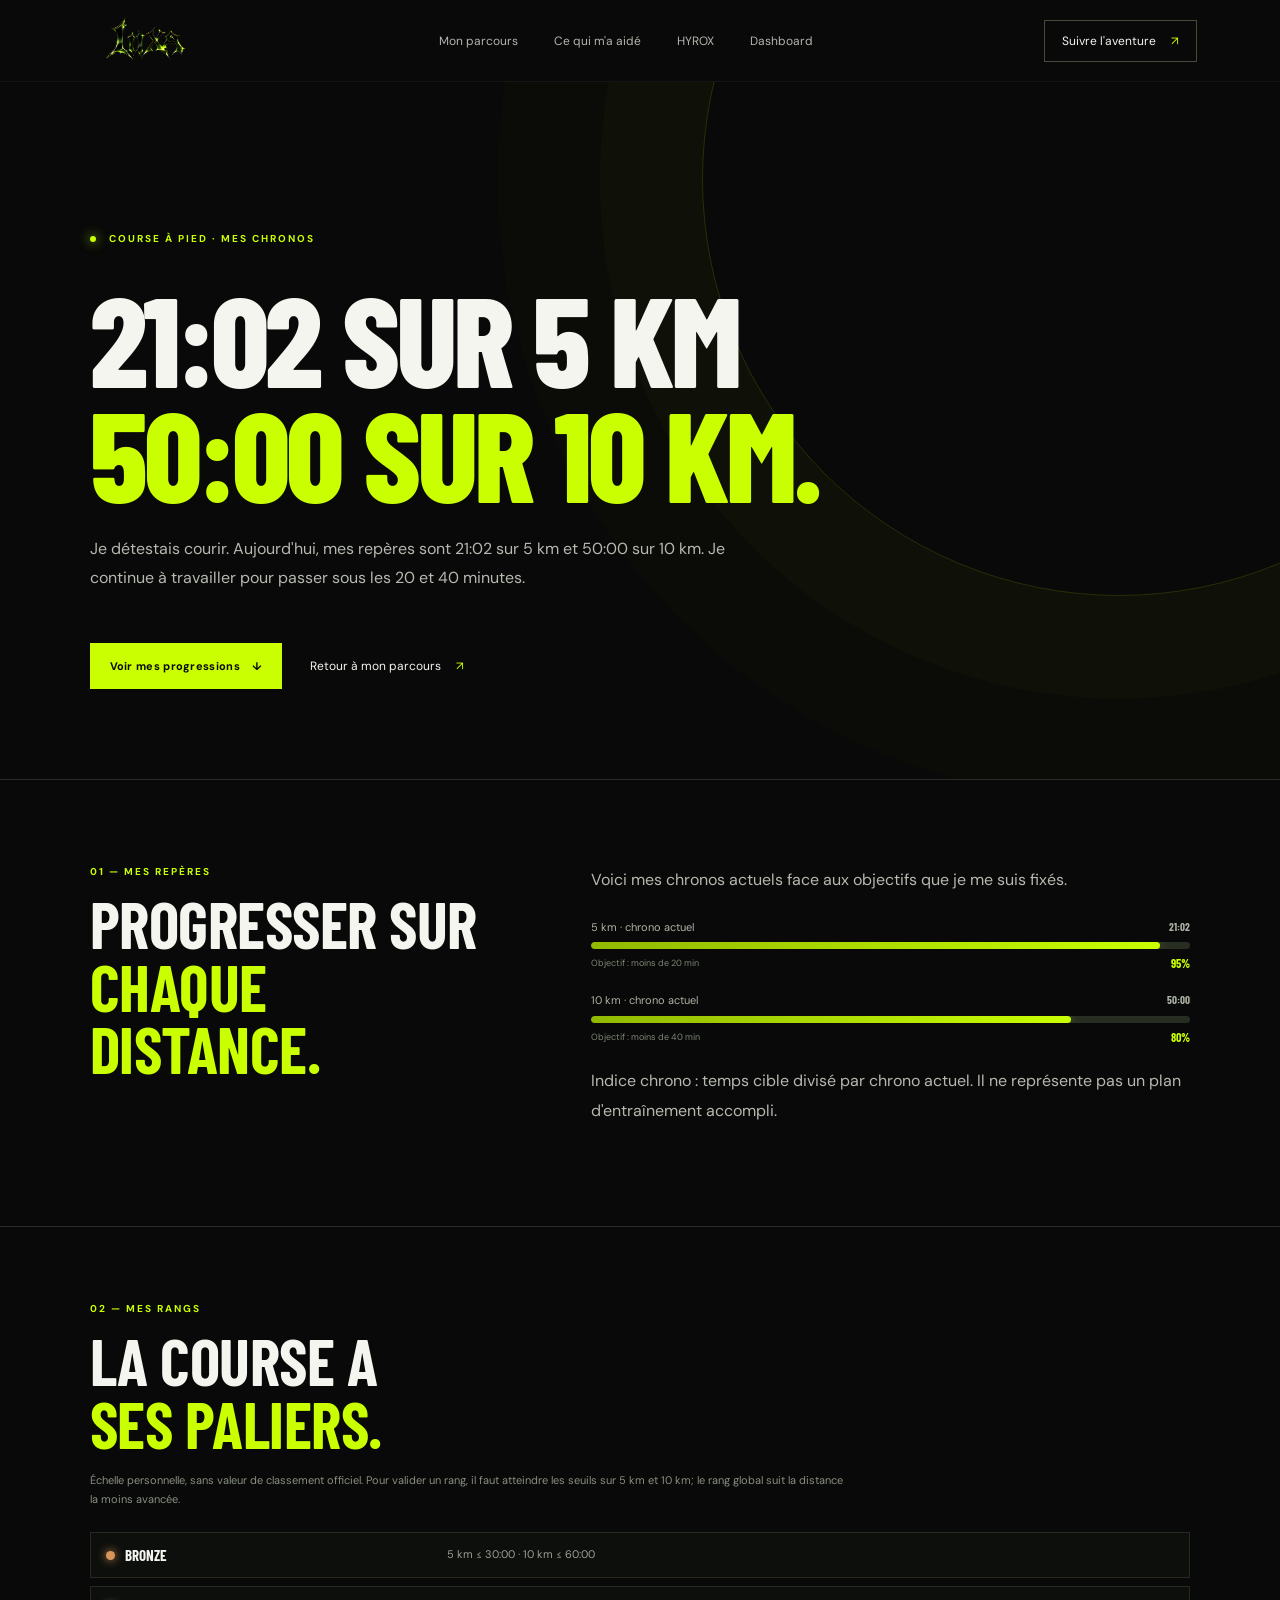
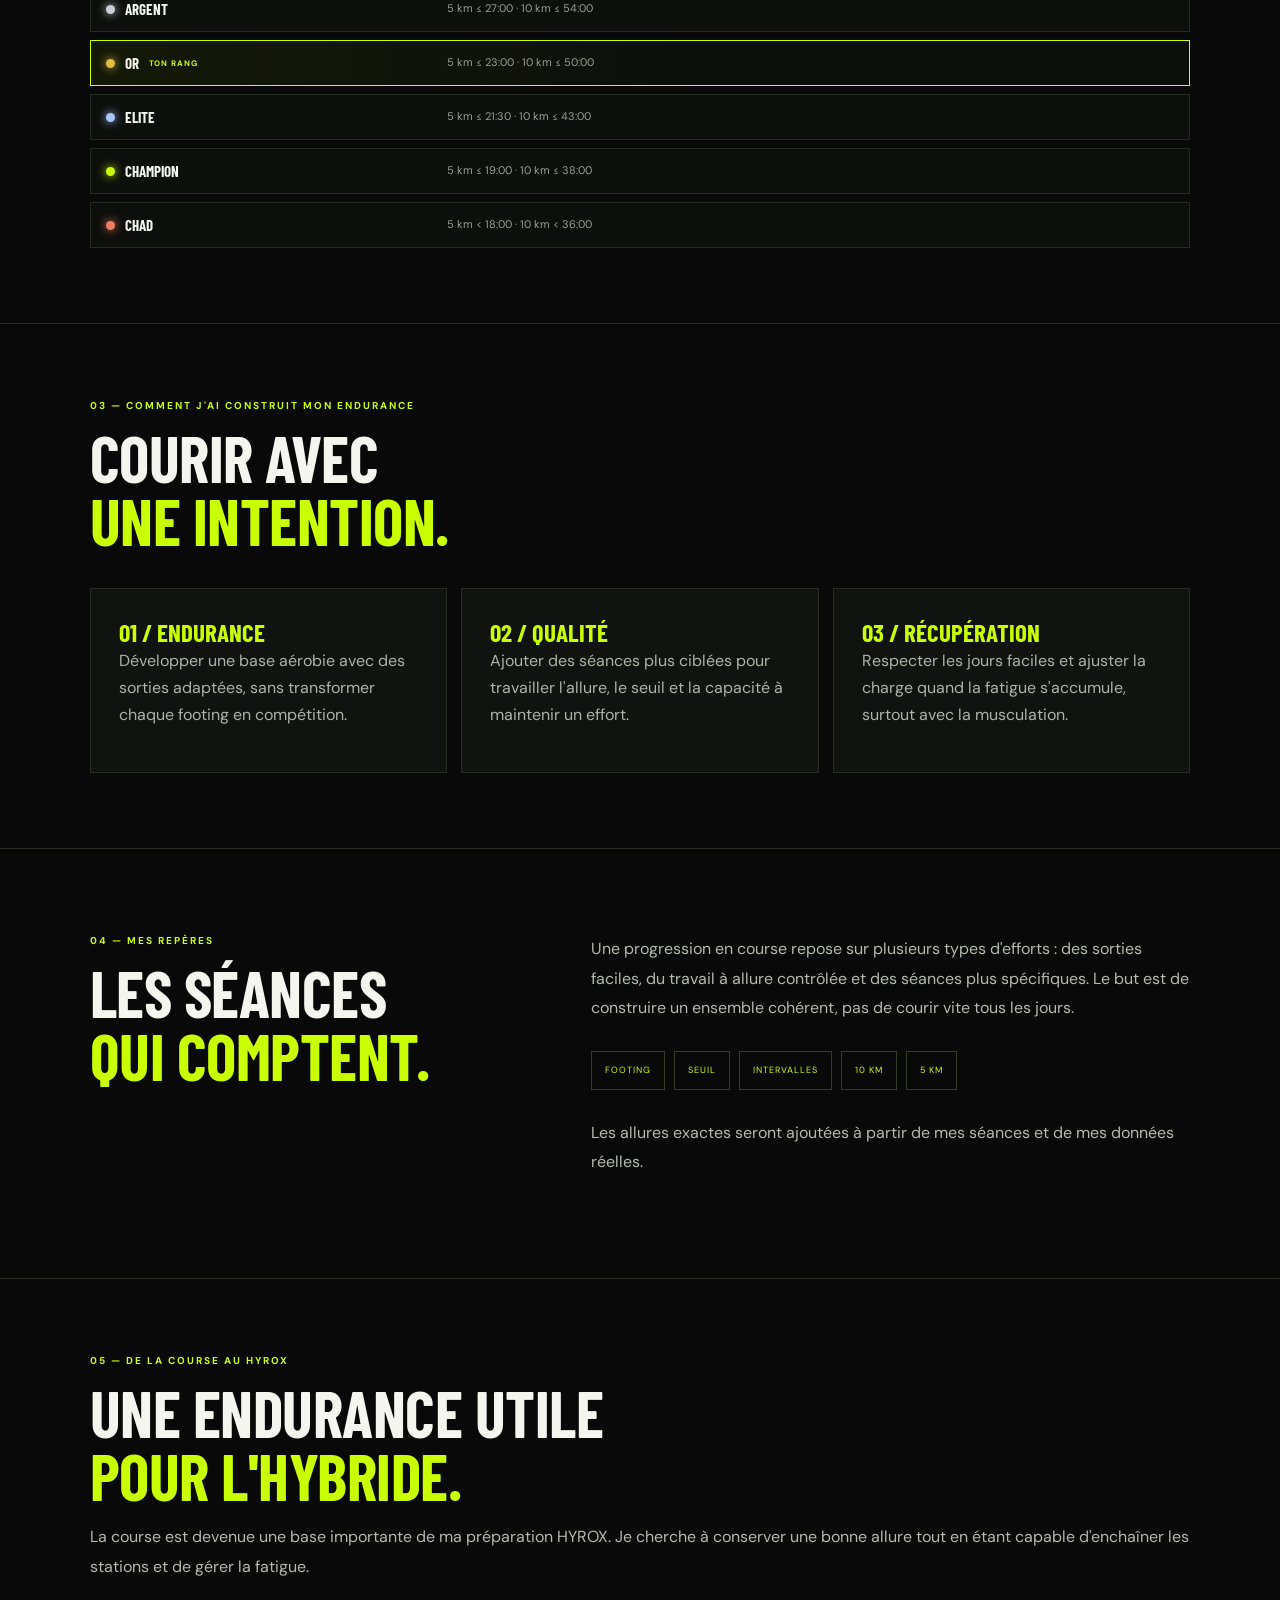
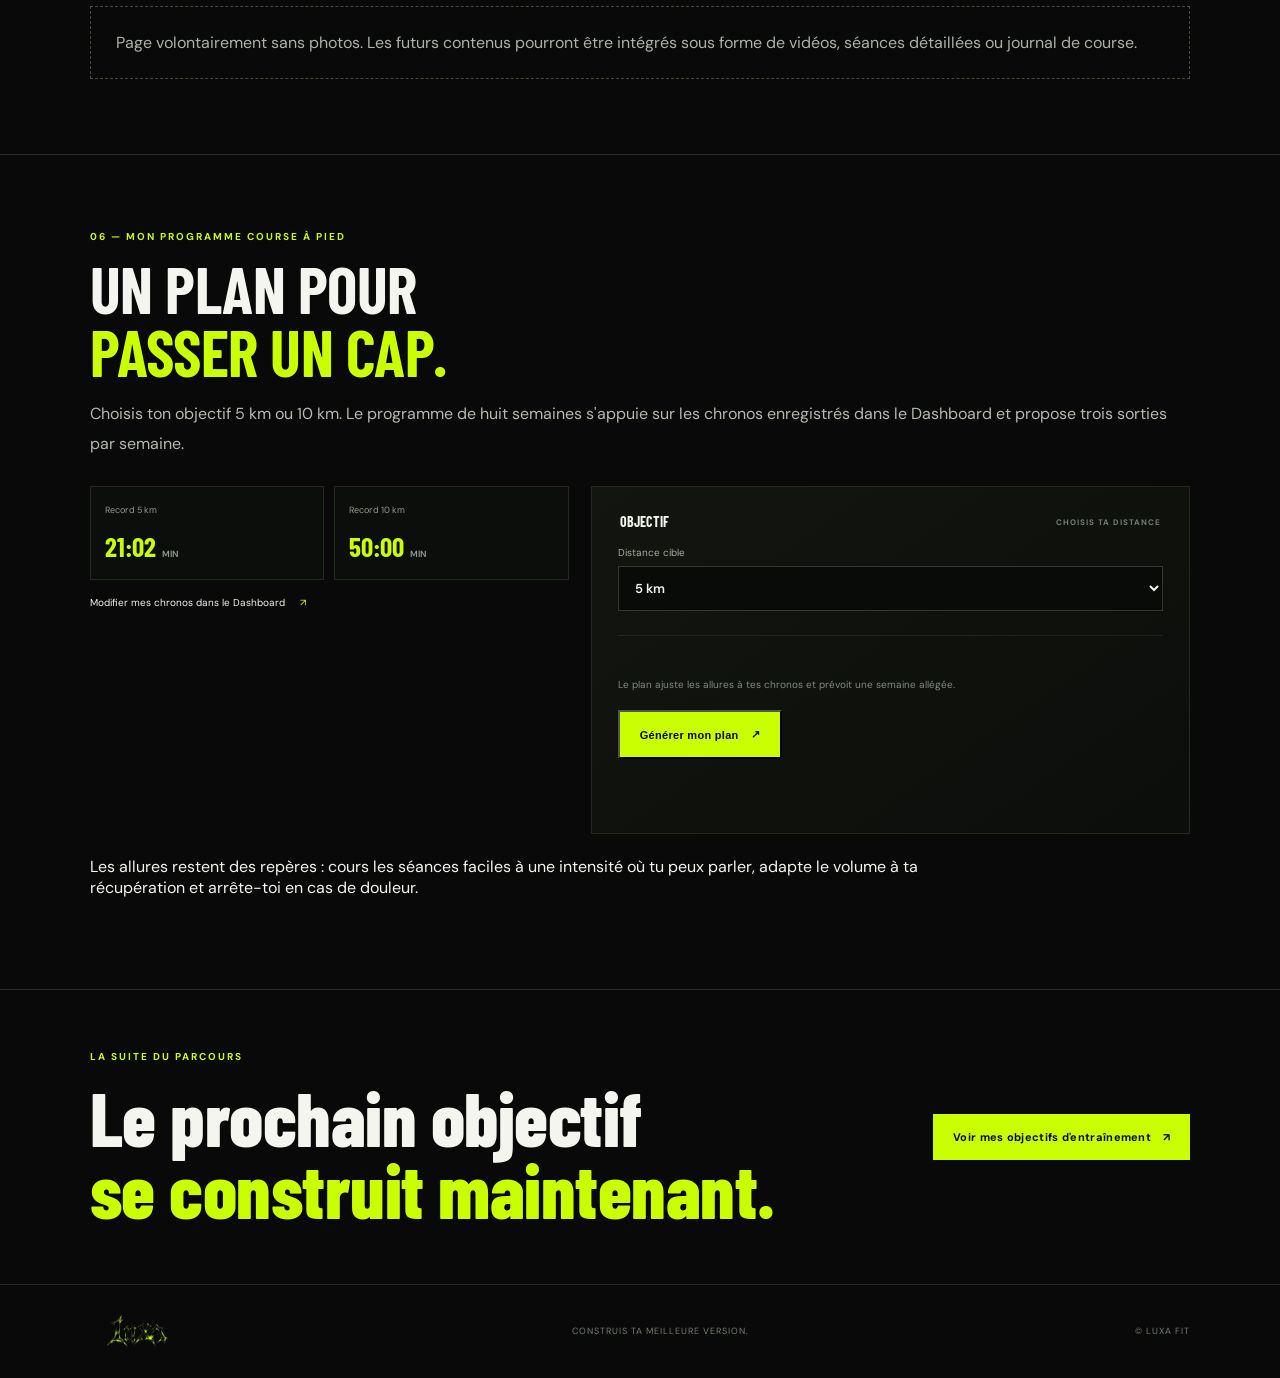
==== course.html @ b74d8dde "Initial commit" ====
<!doctype html>
<html lang="fr">
  <head>
    <meta charset="utf-8" />
    <meta name="viewport" content="width=device-width, initial-scale=1" />
    <meta name="theme-color" content="#080908" />
    <meta
      name="description"
      content="Mes chronos actuels et mes objectifs sur 5 km et 10 km, avec des repères de progression."
    />
    <title>Mes chronos sur 5 km et 10 km — LUXA FIT</title>
    <link rel="stylesheet" href="css/style.css" />
  </head>
  <body>
    <div class="loader" id="loader" aria-label="Chargement de LUXA FIT">
      <div class="loader-mark">
        <img src="assets/luxa-logo.png" alt="Logo LUXA FIT" />
      </div>
      <p class="loader-caption">CONSTRUIS TA MEILLEURE VERSION</p>
      <div class="loader-track"><span></span></div>
      <span class="loader-status">MON PARCOURS, MES OBJECTIFS</span>
    </div>
    <header class="header">
      <a class="brand" href="index.html" aria-label="LUXA FIT — Accueil"
        ><img src="assets/luxa-logo.png" alt="LUXA FIT"
      /></a>
      <nav class="nav" aria-label="Navigation principale">
        <a href="index.html#parcours">Mon parcours</a
        ><a href="index.html#piliers">Ce qui m'a aidé</a
        ><a href="index.html#hyrox">HYROX</a
        ><a href="dashboard.html">Dashboard</a>
      </nav>
      <a class="header-cta" href="index.html#youtube"
        >Suivre l'aventure <span>↗</span></a
      ><button
        class="menu-toggle"
        aria-label="Ouvrir le menu"
        aria-expanded="false"
      >
        ☰
      </button>
    </header>
    <main>
      <section class="detail-page-hero">
        <p class="eyebrow">
          <span class="dot"></span> COURSE À PIED · MES CHRONOS
        </p>
        <h1>
          <span data-performance-display="fiveKm">21:02</span> SUR 5 KM<br /><em
            ><span data-performance-display="tenKm">50:00</span> SUR 10 KM.</em
          >
        </h1>
        <p>
          Je détestais courir. Aujourd'hui, mes repères sont
          <span data-performance-display="fiveKm">21:02</span> sur 5 km et
          <span data-performance-display="tenKm">50:00</span> sur 10 km. Je
          continue à travailler pour passer sous les 20 et 40 minutes.
        </p>
        <div class="hero-actions">
          <a class="btn btn-primary" href="#progression"
            >Voir mes progressions <span>↓</span></a
          ><a class="text-link" href="index.html"
            >Retour à mon parcours <span>↗</span></a
          >
        </div>
      </section>
      <section class="detail-columns" id="progression">
        <div>
          <p class="eyebrow">01 — MES REPÈRES</p>
          <h2>Progresser sur<br /><em>chaque distance.</em></h2>
        </div>
        <div class="detail-body">
          <p>
            Voici mes chronos actuels face aux objectifs que je me suis fixés.
          </p>
          <div class="progress-list">
            <div
              class="progress-item"
              data-performance-progress="running"
              data-performance-metric="fiveKm"
              data-performance-label="5 kilomètres"
              data-target-time="20:00"
              data-target-label="moins de 20 min"
            >
              <div class="progress-heading">
                <span>5 km · chrono actuel</span
                ><strong><span data-performance-current>21:02</span></strong>
              </div>
              <div
                class="progress-track"
                role="progressbar"
                aria-label="5 kilomètres vers moins de 20 minutes"
                aria-valuemin="0"
                aria-valuemax="100"
                aria-valuenow="95"
              >
                <span style="--progress: 95%"></span>
              </div>
              <div class="progress-meta">
                <span>Objectif : moins de 20 min</span
                ><b data-performance-percent>95%</b>
              </div>
            </div>
            <div
              class="progress-item"
              data-performance-progress="running"
              data-performance-metric="tenKm"
              data-performance-label="10 kilomètres"
              data-target-time="40:00"
              data-target-label="moins de 40 min"
            >
              <div class="progress-heading">
                <span>10 km · chrono actuel</span
                ><strong><span data-performance-current>50:00</span></strong>
              </div>
              <div
                class="progress-track"
                role="progressbar"
                aria-label="10 kilomètres vers moins de 40 minutes"
                aria-valuemin="0"
                aria-valuemax="100"
                aria-valuenow="80"
              >
                <span style="--progress: 80%"></span>
              </div>
              <div class="progress-meta">
                <span>Objectif : moins de 40 min</span
                ><b data-performance-percent>80%</b>
              </div>
            </div>
          </div>
          <p class="small-note">
            Indice chrono : temps cible divisé par chrono actuel. Il ne
            représente pas un plan d'entraînement accompli.
          </p>
        </div>
      </section>
      <section
        class="text-panel rank-panel"
        aria-labelledby="course-ranks-title"
      >
        <p class="eyebrow">02 — MES RANGS</p>
        <h2>La course a<br /><em>ses paliers.</em></h2>
        <p class="rank-explanation">
          Échelle personnelle, sans valeur de classement officiel. Pour valider
          un rang, il faut atteindre les seuils sur 5 km et 10 km; le rang
          global suit la distance la moins avancée.
        </p>
        <ul
          class="rank-ladder"
          data-performance-ranks="running"
          aria-label="Rangs de course à pied"
        >
          <li class="rank-row" data-rank-key="bronze">
            <div class="rank-title">
              <span class="rank-dot rank-bronze" aria-hidden="true"></span
              ><strong>Bronze</strong>
            </div>
            <p class="rank-threshold">5 km ≤ 30:00 · 10 km ≤ 60:00</p>
          </li>
          <li class="rank-row" data-rank-key="argent">
            <div class="rank-title">
              <span class="rank-dot rank-argent" aria-hidden="true"></span
              ><strong>Argent</strong>
            </div>
            <p class="rank-threshold">5 km ≤ 27:00 · 10 km ≤ 54:00</p>
          </li>
          <li class="rank-row" data-rank-key="or">
            <div class="rank-title">
              <span class="rank-dot rank-or" aria-hidden="true"></span
              ><strong>Or</strong>
            </div>
            <p class="rank-threshold">5 km ≤ 23:00 · 10 km ≤ 50:00</p>
          </li>
          <li class="rank-row" data-rank-key="elite">
            <div class="rank-title">
              <span class="rank-dot rank-elite" aria-hidden="true"></span
              ><strong>Elite</strong>
            </div>
            <p class="rank-threshold">5 km ≤ 21:30 · 10 km ≤ 43:00</p>
          </li>
          <li class="rank-row" data-rank-key="champion">
            <div class="rank-title">
              <span class="rank-dot rank-champion" aria-hidden="true"></span
              ><strong>Champion</strong>
            </div>
            <p class="rank-threshold">5 km ≤ 19:00 · 10 km ≤ 38:00</p>
          </li>
          <li class="rank-row" data-rank-key="chad">
            <div class="rank-title">
              <span class="rank-dot rank-chad" aria-hidden="true"></span
              ><strong>Chad</strong>
            </div>
            <p class="rank-threshold">5 km &lt; 18:00 · 10 km &lt; 36:00</p>
          </li>
        </ul>
      </section>
      <section class="text-panel">
        <p class="eyebrow">03 — COMMENT J'AI CONSTRUIT MON ENDURANCE</p>
        <h2>Courir avec<br /><em>une intention.</em></h2>
        <div class="lesson-grid">
          <article class="lesson-card">
            <b>01 / ENDURANCE</b>
            <p>
              Développer une base aérobie avec des sorties adaptées, sans
              transformer chaque footing en compétition.
            </p>
          </article>
          <article class="lesson-card">
            <b>02 / QUALITÉ</b>
            <p>
              Ajouter des séances plus ciblées pour travailler l'allure, le
              seuil et la capacité à maintenir un effort.
            </p>
          </article>
          <article class="lesson-card">
            <b>03 / RÉCUPÉRATION</b>
            <p>
              Respecter les jours faciles et ajuster la charge quand la fatigue
              s'accumule, surtout avec la musculation.
            </p>
          </article>
        </div>
      </section>
      <section class="detail-columns">
        <div>
          <p class="eyebrow">04 — MES REPÈRES</p>
          <h2>Les séances<br /><em>qui comptent.</em></h2>
        </div>
        <div class="detail-body">
          <p>
            Une progression en course repose sur plusieurs types d'efforts : des
            sorties faciles, du travail à allure contrôlée et des séances plus
            spécifiques. Le but est de construire un ensemble cohérent, pas de
            courir vite tous les jours.
          </p>
          <div class="detail-tags">
            <span>FOOTING</span><span>SEUIL</span><span>INTERVALLES</span
            ><span>10 KM</span><span>5 KM</span>
          </div>
          <p class="small-note">
            Les allures exactes seront ajoutées à partir de mes séances et de
            mes données réelles.
          </p>
        </div>
      </section>
      <section class="text-panel">
        <p class="eyebrow">05 — DE LA COURSE AU HYROX</p>
        <h2>Une endurance utile<br /><em>pour l'hybride.</em></h2>
        <p class="detail-body">
          La course est devenue une base importante de ma préparation HYROX. Je
          cherche à conserver une bonne allure tout en étant capable d'enchaîner
          les stations et de gérer la fatigue.
        </p>
        <div class="media-note">
          Page volontairement sans photos. Les futurs contenus pourront être
          intégrés sous forme de vidéos, séances détaillées ou journal de
          course.
        </div>
      </section>
      <section class="text-panel program-section" id="programme">
        <p class="eyebrow">06 — MON PROGRAMME COURSE À PIED</p>
        <h2>Un plan pour<br /><em>passer un cap.</em></h2>
        <p class="detail-body">
          Choisis ton objectif 5 km ou 10 km. Le programme de huit semaines
          s'appuie sur les chronos enregistrés dans le Dashboard et propose
          trois sorties par semaine.
        </p>
        <div class="sbd-generator-grid running-generator-grid">
          <div class="sbd-record-source">
            <div class="sbd-record-grid running-record-grid">
              <article class="sbd-record-card">
                <span>Record 5 km</span>
                <strong
                  ><span
                    data-running-time="fiveKm"
                    data-performance-display="fiveKm"
                    >21:02</span
                  ><small>min</small></strong
                >
              </article>
              <article class="sbd-record-card">
                <span>Record 10 km</span>
                <strong
                  ><span
                    data-running-time="tenKm"
                    data-performance-display="tenKm"
                    >50:00</span
                  ><small>min</small></strong
                >
              </article>
            </div>
            <a class="text-link sbd-dashboard-link" href="dashboard.html"
              >Modifier mes chronos dans le Dashboard <span>↗</span></a
            >
          </div>
          <div class="dashboard-form sbd-program-form">
            <fieldset class="performance-fieldset">
              <legend>Objectif <span>CHOISIS TA DISTANCE</span></legend>
              <label class="performance-field" for="running-distance">
                Distance cible
                <select
                  class="sbd-level-select"
                  id="running-distance"
                  name="distance"
                  data-running-distance
                >
                  <option value="5">5 km</option>
                  <option value="10">10 km</option>
                </select>
              </label>
            </fieldset>
            <div class="dashboard-form-footer">
              <p>
                Le plan ajuste les allures à tes chronos et prévoit une semaine
                allégée.
              </p>
              <button
                class="btn btn-primary"
                type="button"
                data-generate-running
              >
                Générer mon plan <span>↗</span>
              </button>
            </div>
            <p
              class="dashboard-status"
              data-running-status
              role="status"
              aria-live="polite"
            ></p>
          </div>
        </div>
        <div
          class="sbd-program-results running-program-results"
          id="running-program-results"
          aria-live="polite"
          hidden
        ></div>
        <p class="small-note sbd-program-note">
          Les allures restent des repères : cours les séances faciles à une
          intensité où tu peux parler, adapte le volume à ta récupération et
          arrête-toi en cas de douleur.
        </p>
      </section>
      <section class="detail-cta">
        <div>
          <p class="eyebrow">LA SUITE DU PARCOURS</p>
          <h2>Le prochain objectif<br /><em>se construit maintenant.</em></h2>
        </div>
        <a class="btn btn-primary" href="training.html"
          >Voir mes objectifs d'entraînement <span>↗</span></a
        >
      </section>
    </main>
    <footer class="footer">
      <a class="brand" href="index.html"
        ><img src="assets/luxa-logo.png" alt="LUXA FIT" /></a
      ><span>CONSTRUIS TA MEILLEURE VERSION.</span><span>© LUXA FIT</span>
    </footer>
    <script src="js/performance.js"></script>
    <script src="js/main.js"></script>
    <script src="js/running-program.js"></script>
    <script src="js/mobile-carousels.js"></script>
  </body>
</html>
---- css/style.css ----
@import url("https://fonts.googleapis.com/css2?family=Barlow+Condensed:wght@500;600;700;800;900&family=DM+Sans:wght@400;500;600;700&display=swap");
:root {
  --bg: #080908;
  --panel: #111310;
  --lime: #c9ff00;
  --nutrition-accent: #f2b84b;
  --training-accent: #c9ff00;
  --mindset-accent: #b59cff;
  --detail-accent: var(--training-accent);
  --white: #f4f5ef;
  --muted: #858980;
  --line: #292d25;
  --font: "DM Sans", sans-serif;
  --display: "Barlow Condensed", sans-serif;
}
* {
  box-sizing: border-box;
}
html {
  scroll-behavior: smooth;
}
body {
  margin: 0;
  background: var(--bg);
  color: var(--white);
  font-family: var(--font);
  -webkit-font-smoothing: antialiased;
}
a {
  color: inherit;
  text-decoration: none;
}
.loader {
  position: fixed;
  inset: 0;
  background: radial-gradient(
    ellipse at 50% 48%,
    #101608 0%,
    #050605 48%,
    #020302 100%
  );
  z-index: 1000;
  display: flex;
  flex-direction: column;
  align-items: center;
  justify-content: center;
  transition:
    opacity 0.8s cubic-bezier(0.7, 0, 0.2, 1),
    visibility 0.8s;
  overflow: hidden;
}
.loader:before {
  content: "";
  position: absolute;
  width: min(86vw, 1050px);
  aspect-ratio: 1;
  border-radius: 50%;
  background: radial-gradient(
    circle,
    #c9ff0010 0%,
    #c9ff0005 34%,
    transparent 68%
  );
  filter: blur(16px);
  animation: loader-breathe 3.2s ease-in-out infinite;
}
.loader-mark {
  position: relative;
  width: min(88vw, 940px);
  display: grid;
  place-items: center;
  animation: mark-enter 1.15s cubic-bezier(0.16, 1, 0.3, 1) both;
}
.loader-mark:after {
  content: "";
  position: absolute;
  inset: 9% 8%;
  background: #c9ff00;
  opacity: 0.12;
  filter: blur(55px);
  z-index: -1;
}
.loader-mark img {
  display: block;
  width: 100%;
  height: auto;
  filter: drop-shadow(0 0 10px #c9ff0040) drop-shadow(0 0 35px #c9ff0028);
  animation: logo-glow 3s ease-in-out infinite;
}
.loader-caption {
  position: relative;
  margin: 12px 0 36px;
  color: #e7f0d7;
  font: 600 clamp(12px, 1.6vw, 17px) / 1 var(--font);
  letter-spacing: clamp(5px, 1.1vw, 13px);
  text-indent: clamp(5px, 1.1vw, 13px);
  opacity: 0.85;
}
.loader-track {
  position: relative;
  width: min(48vw, 360px);
  height: 2px;
  background: #252c1b;
  overflow: hidden;
}
.loader-track span {
  display: block;
  width: 38%;
  height: 100%;
  background: linear-gradient(90deg, transparent, var(--lime), #f5ffd0);
  box-shadow: 0 0 14px var(--lime);
  animation: load 1.6s cubic-bezier(0.4, 0, 0.2, 1) infinite;
}
.loader-status {
  position: relative;
  margin-top: 17px;
  font-size: 8px;
  letter-spacing: 3px;
  color: #69715d;
}
@keyframes load {
  from {
    transform: translateX(-150%);
  }
  to {
    transform: translateX(350%);
  }
}
@keyframes mark-enter {
  from {
    opacity: 0;
    transform: translateY(22px) scale(0.94);
    filter: blur(8px);
  }
  to {
    opacity: 1;
    transform: translateY(0) scale(1);
    filter: blur(0);
  }
}
@keyframes logo-glow {
  0%,
  100% {
    filter: drop-shadow(0 0 8px #c9ff0030) drop-shadow(0 0 26px #c9ff001b);
  }
  50% {
    filter: drop-shadow(0 0 16px #c9ff0060) drop-shadow(0 0 48px #c9ff0038);
  }
}
@keyframes loader-breathe {
  0%,
  100% {
    transform: scale(0.88);
    opacity: 0.65;
  }
  50% {
    transform: scale(1.08);
    opacity: 1;
  }
}
.loader.done {
  opacity: 0;
  visibility: hidden;
  pointer-events: none;
}
@media (max-width: 600px) {
  .loader-mark {
    width: 96vw;
  }
  .loader-caption {
    margin: 4px 0 28px;
    letter-spacing: 4px;
    text-indent: 4px;
  }
  .loader-status {
    letter-spacing: 2px;
  }
}
@media (prefers-reduced-motion: reduce) {
  .loader-mark,
  .loader-mark img,
  .loader:before,
  .loader-track span {
    animation: none;
  }
}
.header {
  height: 82px;
  padding: 0 6.5%;
  display: flex;
  align-items: center;
  justify-content: space-between;
  border-bottom: 1px solid #ffffff0c;
  background: #080908;
  position: sticky;
  top: 0;
  z-index: 50;
}
.brand img {
  width: 125px;
  height: 52px;
  object-fit: contain;
}
.nav {
  display: flex;
  gap: 36px;
  color: #b2b6ad;
  font-size: 12px;
}
.nav a:hover,
.text-link:hover {
  color: var(--lime);
}
.header-cta {
  font-size: 12px;
  border: 1px solid #454a3b;
  padding: 12px 17px;
}
.header-cta span,
.btn span,
.text-link span {
  color: var(--lime);
  margin-left: 12px;
}
.menu-toggle {
  display: none;
  background: none;
  color: white;
  border: 0;
  font-size: 24px;
}
.hero {
  min-height: 650px;
  position: relative;
  display: flex;
  align-items: center;
  padding: 90px 10%;
  overflow: hidden;
  background: radial-gradient(
    ellipse at 75% 40%,
    #27310c 0%,
    #11150a 22%,
    #080908 62%
  );
}
.hero:after {
  content: "L";
  position: absolute;
  right: 9%;
  top: 3%;
  font: 900 560px/0.8 var(--display);
  color: #c9ff0008;
  pointer-events: none;
}
.hero-bg {
  position: absolute;
  inset: 0;
  background: linear-gradient(
    90deg,
    #080908 3%,
    #080908e8 40%,
    transparent 100%
  );
}
.hero-content {
  position: relative;
  z-index: 2;
  max-width: 720px;
}
.eyebrow {
  font-size: 10px;
  letter-spacing: 2px;
  color: var(--lime);
  font-weight: 700;
}
.dot {
  display: inline-block;
  width: 6px;
  height: 6px;
  border-radius: 50%;
  background: var(--lime);
  margin-right: 9px;
  box-shadow: 0 0 12px var(--lime);
}
h1,
h2,
h3,
p {
  margin-top: 0;
}
h1 {
  font: 900 clamp(66px, 10vw, 140px) / 0.83 var(--display);
  letter-spacing: -2px;
  margin: 30px 0;
}
.hero h1 em,
h2 em {
  font-style: normal;
  color: var(--lime);
}
.hero-copy {
  max-width: 430px;
  color: #a5aaa0;
  line-height: 1.8;
  font-size: 14px;
}
.hero-actions {
  display: flex;
  align-items: center;
  gap: 28px;
  margin-top: 34px;
}
.btn {
  display: inline-flex;
  align-items: center;
  justify-content: center;
  padding: 16px 20px;
  font-size: 11px;
  font-weight: 700;
  letter-spacing: 0.3px;
}
.btn-primary {
  background: var(--lime);
  color: #090a06;
}
.btn-primary span {
  color: #090a06;
}
.text-link {
  font-size: 12px;
}
.hero-note {
  display: flex;
  align-items: center;
  gap: 12px;
  margin-top: 75px;
  font-size: 9px;
  letter-spacing: 2px;
  color: #71766c;
}
.hero-note .line {
  width: 36px;
  height: 1px;
  background: var(--lime);
}
.hero-index {
  position: absolute;
  right: 6%;
  bottom: 35px;
  font: 700 11px var(--display);
  letter-spacing: 2px;
  color: #686d62;
}
.section {
  padding: 105px 9%;
}
.section-heading {
  display: flex;
  justify-content: space-between;
  align-items: end;
  margin-bottom: 42px;
}
h2 {
  font: 800 clamp(42px, 6vw, 76px) / 0.94 var(--display);
  letter-spacing: -0.5px;
  margin: 18px 0 0;
}
.section-intro {
  max-width: 350px;
  color: var(--muted);
  font-size: 13px;
  line-height: 1.8;
  margin-bottom: 5px;
}
.pillar-grid {
  display: grid;
  grid-template-columns: repeat(3, 1fr);
  gap: 14px;
}
.pillar-card {
  background: #111310;
  border: 1px solid #22261e;
  padding: 22px;
  min-height: 310px;
  display: flex;
  flex-direction: column;
  transition:
    border 0.25s,
    transform 0.25s;
}
.pillar-card:hover {
  border-color: var(--lime);
  transform: translateY(-4px);
}
.card-number {
  font-size: 9px;
  letter-spacing: 1.5px;
  color: #a4a99d;
}
.card-art {
  flex: 1;
  display: grid;
  place-items: center;
  font: 900 95px/0.8 var(--display);
  color: #c9ff0017;
  position: relative;
  overflow: hidden;
}
.card-art:after {
  content: "";
  position: absolute;
  width: 150px;
  height: 150px;
  border: 1px solid #c9ff002b;
  transform: rotate(45deg);
}
.card-bottom {
  display: flex;
  align-items: center;
  justify-content: space-between;
}
.card-bottom h3 {
  font: 700 25px var(--display);
  margin: 0 0 5px;
}
.card-bottom p {
  font-size: 10px;
  color: #8b9086;
  margin: 0;
}
.circle-arrow {
  width: 38px;
  height: 38px;
  border: 1px solid #414637;
  border-radius: 50%;
  display: grid;
  place-items: center;
  color: var(--lime);
  font-size: 16px;
  flex-shrink: 0;
}
.story {
  display: grid;
  grid-template-columns: 1fr 1fr;
  gap: 9%;
  align-items: center;
  background: #0c0e0b;
}
.story-image {
  position: relative;
}
.story-image img {
  width: 100%;
  max-height: 520px;
  object-fit: cover;
  object-position: center 25%;
  filter: saturate(0.75);
}
.image-tag {
  position: absolute;
  bottom: 18px;
  left: 18px;
  background: var(--lime);
  color: #080908;
  padding: 9px 12px;
  font-size: 9px;
  font-weight: 800;
  letter-spacing: 1px;
}
.story-copy > p:not(.eyebrow) {
  font-size: 13px;
  line-height: 1.9;
  color: #a0a59b;
  margin: 25px 0;
}
.stats {
  display: flex;
  gap: 20px;
  border-top: 1px solid var(--line);
  margin-top: 35px;
  padding-top: 25px;
}
.stats div {
  display: flex;
  flex-direction: column;
  gap: 8px;
}
.stats strong {
  font: 800 28px var(--display);
}
.stats strong span {
  font-size: 15px;
  color: var(--lime);
}
.stats small {
  font-size: 8px;
  letter-spacing: 1px;
  color: #82877d;
}
.hyrox {
  background: linear-gradient(110deg, #14190a, #080908 70%);
  border-top: 1px solid #202719;
  border-bottom: 1px solid #202719;
}
.hyrox-top,
.hyrox-footer {
  display: flex;
  justify-content: space-between;
  align-items: center;
}
.live-tag {
  font-size: 9px;
  letter-spacing: 1px;
  color: #adb3a4;
}
.live-tag i {
  display: inline-block;
  width: 6px;
  height: 6px;
  background: var(--lime);
  border-radius: 50%;
  margin-right: 8px;
}
.hyrox h2 {
  font-size: clamp(60px, 10vw, 130px);
  margin: 55px 0 20px;
}
.hyrox-desc {
  max-width: 480px;
  color: #a2a79d;
  font-size: 13px;
  line-height: 1.8;
}
.hyrox-footer {
  margin-top: 45px;
  padding-top: 25px;
  border-top: 1px solid #343a27;
  font-size: 10px;
  letter-spacing: 1.5px;
}
.btn-outline {
  border: 1px solid #6b7548;
}
.product-row {
  display: flex;
  align-items: center;
  justify-content: space-between;
  border: 1px solid var(--line);
  padding: 32px;
  background: #0d0f0c;
}
.product-status {
  font-size: 9px;
  color: var(--lime);
  letter-spacing: 1.5px;
}
.product-row h3 {
  font: 700 30px var(--display);
  margin: 15px 0 8px;
}
.product-row p {
  max-width: 570px;
  color: #92978d;
  font-size: 12px;
  line-height: 1.8;
  margin: 0;
}
.circle-arrow.large {
  width: 55px;
  height: 55px;
}
.disclaimer {
  font-size: 9px;
  color: #686d64;
  margin-top: 18px;
}
.mindset-band {
  text-align: center;
  background: #c9ff00;
  color: #090a06;
  padding: 90px 8%;
}
.mindset-band .eyebrow {
  color: #343c16;
}
.mindset-band h2 em {
  color: #3b4712;
}
.mindset-band > p:last-child {
  font-size: 12px;
  margin: 20px 0 0;
}
.youtube {
  display: flex;
  align-items: center;
  justify-content: space-between;
}
.youtube h2 {
  margin-top: 20px;
}
.footer {
  border-top: 1px solid var(--line);
  padding: 25px 7%;
  display: flex;
  align-items: center;
  justify-content: space-between;
  color: #777d71;
  font-size: 9px;
  letter-spacing: 1px;
}
.footer .brand img {
  width: 95px;
  height: 40px;
}
@media (max-width: 760px) {
  .header {
    height: 68px;
    padding: 0 5%;
  }
  .brand img {
    width: 100px;
    height: 45px;
  }
  .nav {
    display: none;
    position: absolute;
    top: 68px;
    left: 0;
    right: 0;
    background: #0b0d0a;
    padding: 24px;
    flex-direction: column;
    gap: 20px;
  }
  .nav.open {
    display: flex;
  }
  .header-cta {
    margin-left: auto;
    margin-right: 15px;
    padding: 10px;
    font-size: 10px;
  }
  .menu-toggle {
    display: block;
  }
  .hero {
    min-height: 590px;
    padding: 75px 7%;
  }
  .hero:after {
    right: -12%;
    font-size: 360px;
  }
  .hero-note {
    margin-top: 55px;
  }
  .section {
    padding: 75px 6%;
  }
  .section-heading {
    display: block;
  }
  .section-intro {
    margin-top: 20px;
  }
  .pillar-grid {
    grid-template-columns: 1fr;
  }
  .pillar-card {
    min-height: 260px;
  }
  .card-art {
    min-height: 115px;
    font-size: 75px;
  }
  .story {
    grid-template-columns: 1fr;
    gap: 35px;
  }
  .story-image img {
    max-height: 420px;
  }
  .stats {
    gap: 13px;
  }
  .stats strong {
    font-size: 24px;
  }
  .stats small {
    font-size: 7px;
  }
  .hyrox h2 {
    margin: 45px 0 20px;
  }
  .hyrox-footer {
    gap: 20px;
    align-items: start;
    flex-direction: column;
  }
  .product-row {
    padding: 22px;
    gap: 15px;
  }
  .product-row h3 {
    font-size: 25px;
  }
  .youtube {
    align-items: start;
    gap: 25px;
    flex-direction: column;
  }
  .footer {
    gap: 14px;
    flex-wrap: wrap;
  }
  .footer span:nth-child(2) {
    display: none;
  }
}

/* Nouvelle narration : objectifs et parcours personnel */
.journey {
  background: #090a08;
}
.journey-grid {
  display: grid;
  grid-template-columns: repeat(3, minmax(0, 1fr));
  gap: 14px;
}
.journey-card {
  min-height: 285px;
  padding: 26px;
  background: linear-gradient(145deg, #141710, #0d0f0c);
  border: 1px solid #252a20;
  display: flex;
  flex-direction: column;
  transition:
    transform 0.25s,
    border-color 0.25s,
    background 0.25s;
}
.journey-card:hover {
  transform: translateY(-4px);
  border-color: var(--lime);
}
.journey-card:focus-within {
  border-color: var(--lime);
}
.journey-card h3 {
  font: 700 27px var(--display);
  margin: 18px 0 10px;
}
.journey-card p {
  color: #9ba095;
  font-size: 12px;
  line-height: 1.85;
  margin: 0 0 22px;
}
.journey-card .text-link {
  display: flex;
  align-items: center;
  justify-content: space-between;
  gap: 12px;
  margin-top: auto;
  padding-top: 17px;
  border-top: 1px solid #343a2b;
  color: var(--lime);
  font-size: 11px;
  font-weight: 700;
  letter-spacing: 0.2px;
}
.journey-card .text-link span {
  transition: transform 0.2s;
}
.journey-card .text-link:hover span {
  transform: translate(3px, -3px);
}
a:focus-visible,
button:focus-visible {
  outline: 2px solid var(--lime);
  outline-offset: 4px;
}
.journey-number {
  display: flex;
  align-items: baseline;
  gap: 10px;
  margin: 28px 0 0;
  font: 800 clamp(36px, 4vw, 57px) / 1 var(--display);
  letter-spacing: -1px;
  color: var(--white);
}
.journey-number small {
  color: var(--lime);
  font: 700 12px var(--font);
}
.journey-number b {
  color: #69715b;
  font-size: 25px;
}
.journey-number.compact {
  font-size: clamp(28px, 3vw, 43px);
}
.pillar-detail {
  display: grid;
  grid-template-columns: 0.85fr 1.15fr;
  gap: 8%;
  align-items: start;
  border-top: 1px solid var(--line);
}
.pillar-detail:nth-of-type(even) {
  background: #0c0e0b;
}
.detail-heading h2 {
  margin-top: 20px;
}
.detail-content p {
  color: #a0a59b;
  font-size: 14px;
  line-height: 1.95;
  margin: 0 0 24px;
}
.detail-tags {
  display: flex;
  flex-wrap: wrap;
  gap: 9px;
  margin: 28px 0;
}
.detail-tags span {
  border: 1px solid #343b28;
  color: var(--lime);
  padding: 10px 13px;
  font-size: 9px;
  letter-spacing: 1px;
}
.detail-content .small-note {
  border-left: 2px solid var(--lime);
  padding-left: 14px;
  color: #70776a;
  font-size: 11px;
}
.youtube .section-intro {
  margin-top: 18px;
}
@media (max-width: 760px) {
  .journey-grid {
    grid-template-columns: 1fr;
  }
  .journey-card {
    min-height: 245px;
  }
  .journey-number {
    font-size: 47px;
  }
  .pillar-detail {
    grid-template-columns: 1fr;
    gap: 25px;
  }
  .detail-heading h2 {
    font-size: 48px;
  }
}

/* Pages de progression — design sans galerie ni photo */
.story-no-photo {
  min-height: 0;
  padding-top: 100px;
  padding-bottom: 100px;
}
.story-no-photo .story-copy {
  max-width: 900px;
}
.feature-pages .journey-card {
  min-height: 320px;
}
.detail-page-hero {
  padding: 150px 7vw 90px;
  min-height: 58vh;
  display: flex;
  flex-direction: column;
  justify-content: flex-end;
  position: relative;
  overflow: hidden;
  border-bottom: 1px solid var(--line);
}
.detail-page-hero:before {
  content: "";
  position: absolute;
  width: 65vw;
  height: 65vw;
  right: -20vw;
  top: -25vw;
  border-radius: 50%;
  border: 1px solid #c9ff0028;
  box-shadow:
    0 0 0 8vw #c9ff0005,
    0 0 0 16vw #c9ff0003;
}
.detail-page-hero .eyebrow,
.detail-page-hero h1,
.detail-page-hero p,
.detail-page-hero .hero-actions {
  position: relative;
  z-index: 1;
}
.detail-page-hero h1 {
  font: 800 clamp(54px, 10vw, 130px) / 0.9 var(--display);
  text-transform: uppercase;
  letter-spacing: -0.03em;
  margin: 25px 0;
  max-width: 1100px;
}
.detail-page-hero h1 em {
  color: var(--lime);
  font-style: normal;
}
.detail-page-hero p:not(.eyebrow) {
  color: #b5b9af;
  max-width: 650px;
  line-height: 1.8;
}
.detail-columns {
  display: grid;
  grid-template-columns: 0.8fr 1.2fr;
  gap: 8vw;
  padding: 85px 7vw;
  border-bottom: 1px solid var(--line);
}
.detail-columns h2,
.text-panel h2 {
  font: 700 clamp(36px, 5vw, 65px) / 0.98 var(--display);
  text-transform: uppercase;
  margin: 15px 0;
}
.detail-columns h2 em,
.text-panel h2 em {
  color: var(--lime);
  font-style: normal;
}
.detail-body {
  color: #b5b9af;
  line-height: 1.85;
}
.milestone-list {
  margin: 25px 0 0;
  padding: 0;
  list-style: none;
  border-top: 1px solid var(--line);
}
.milestone-list li {
  display: flex;
  justify-content: space-between;
  gap: 20px;
  padding: 20px 0;
  border-bottom: 1px solid var(--line);
}
.milestone-list strong {
  color: var(--lime);
  font-family: var(--display);
  font-size: 25px;
}
.text-panel {
  padding: 75px 7vw;
  border-bottom: 1px solid var(--line);
}
.lesson-grid {
  display: grid;
  grid-template-columns: repeat(3, 1fr);
  gap: 14px;
  margin-top: 35px;
}
.lesson-card {
  background: var(--panel);
  border: 1px solid var(--line);
  padding: 28px;
}
.lesson-card b {
  color: var(--lime);
  font: 700 25px var(--display);
}
.lesson-card p {
  color: #aeb3a8;
  line-height: 1.7;
}
.media-note {
  border: 1px dashed #454b3d;
  padding: 25px;
  margin-top: 25px;
  color: #aeb3a8;
}
.detail-cta {
  display: flex;
  align-items: center;
  justify-content: space-between;
  gap: 25px;
  padding: 60px 7vw;
}
@media (max-width: 760px) {
  .detail-page-hero {
    padding: 125px 6vw 65px;
    min-height: 52vh;
  }
  .detail-columns {
    grid-template-columns: 1fr;
    padding: 55px 6vw;
    gap: 25px;
  }
  .lesson-grid {
    grid-template-columns: 1fr;
  }
  .text-panel {
    padding: 55px 6vw;
  }
  .detail-cta {
    padding: 45px 6vw;
    flex-direction: column;
    align-items: flex-start;
  }
  .story-no-photo {
    padding-top: 65px;
    padding-bottom: 65px;
  }
}

/* LUXA FIT — homepage editorial upgrade */
.hero-home {
  min-height: 760px;
  padding: 105px 8.5%;
  display: grid;
  grid-template-columns: 1.04fr 0.96fr;
  align-items: center;
  gap: 2%;
  background: radial-gradient(
    ellipse at 77% 48%,
    #25320c 0%,
    #12170a 22%,
    #080908 64%
  );
}
.hero-home:after {
  content: "";
  right: 8%;
  top: 7%;
  width: 42%;
  height: 75%;
  font-size: 0;
  background: linear-gradient(135deg, #c9ff0010, transparent 58%);
  border: 1px solid #c9ff0015;
  transform: skewY(-9deg);
  clip-path: polygon(18% 0, 100% 0, 82% 100%, 0 100%);
}
.hero-home .hero-bg {
  background: linear-gradient(90deg, #080908 0%, #080908ee 35%, #08090835 100%);
}
.hero-home .hero-content {
  max-width: 680px;
}
.hero-home h1 {
  font-size: clamp(70px, 8.8vw, 124px);
  line-height: 0.78;
  letter-spacing: -3px;
  margin: 34px 0 28px;
}
.hero-home .hero-copy {
  max-width: 480px;
  font-size: 14px;
}
.hero-home .hero-actions {
  gap: 22px;
  flex-wrap: wrap;
}
.hero-home .btn-primary {
  font-size: 10px;
  letter-spacing: 1px;
  padding: 18px 22px;
}
.hero-home .hero-note {
  margin-top: 58px;
}
.hero-visual {
  position: relative;
  z-index: 2;
  min-height: 490px;
  display: flex;
  align-items: center;
  justify-content: center;
}
.visual-orbit {
  position: absolute;
  border: 1px solid #c9ff0028;
  border-radius: 50%;
  aspect-ratio: 1;
  transform: rotate(-24deg);
}
.orbit-one {
  width: min(37vw, 430px);
  border-style: dashed;
  animation: orbit-drift 35s linear infinite;
}
.orbit-two {
  width: min(29vw, 335px);
  border-color: #d7e7b018;
  transform: rotate(34deg);
}
.visual-core {
  width: 190px;
  height: 190px;
  border-radius: 50%;
  background: radial-gradient(circle at 40% 35%, #293a0d, #080908 70%);
  border: 1px solid #c9ff0060;
  box-shadow:
    0 0 75px #c9ff0018,
    inset 0 0 30px #c9ff0010;
  display: flex;
  flex-direction: column;
  align-items: center;
  justify-content: center;
  transform: rotate(-8deg);
}
.visual-core span {
  font: 900 65px/0.8 var(--display);
  color: var(--lime);
  letter-spacing: -4px;
}
.visual-core small {
  font-size: 8px;
  line-height: 1.5;
  letter-spacing: 2px;
  text-align: center;
  color: #aab49b;
  margin-top: 14px;
}
.visual-stamp {
  position: absolute;
  background: #0c1009e8;
  border: 1px solid #343e24;
  padding: 14px 18px;
  min-width: 130px;
  box-shadow: 0 15px 35px #0008;
  backdrop-filter: blur(8px);
}
.visual-stamp small,
.visual-stamp em {
  display: block;
  font-size: 8px;
  letter-spacing: 1.5px;
  color: #858d79;
  font-style: normal;
}
.visual-stamp strong {
  display: block;
  font: 800 34px/0.95 var(--display);
  color: #f4f5ef;
  margin: 8px 0;
}
.visual-stamp strong span {
  color: var(--lime);
}
.stamp-strength {
  top: 7%;
  right: 2%;
  transform: rotate(5deg);
}
.stamp-running {
  left: 0;
  top: 42%;
  transform: rotate(-5deg);
}
.stamp-hybrid {
  right: 5%;
  bottom: 9%;
  transform: rotate(-4deg);
}
.visual-bottom {
  position: absolute;
  bottom: 0;
  left: 50%;
  transform: translateX(-50%);
  font-size: 8px;
  letter-spacing: 3px;
  color: #626b52;
  white-space: nowrap;
}
@keyframes orbit-drift {
  to {
    transform: rotate(336deg);
  }
}
@media (max-width: 850px) {
  .hero-home {
    grid-template-columns: 1fr;
    min-height: auto;
    padding: 105px 7% 65px;
    gap: 0;
  }
  .hero-home .hero-content {
    max-width: 100%;
  }
  .hero-visual {
    min-height: 390px;
    margin-top: 15px;
  }
  .orbit-one {
    width: 330px;
  }
  .orbit-two {
    width: 260px;
  }
  .hero-home h1 {
    font-size: clamp(62px, 13vw, 105px);
  }
  .hero-home .hero-note {
    margin-top: 40px;
  }
}
@media (max-width: 480px) {
  .hero-home {
    padding-top: 90px;
  }
  .hero-visual {
    min-height: 330px;
    transform: scale(0.92);
    margin: -4px -12px 0;
  }
  .visual-core {
    width: 155px;
    height: 155px;
  }
  .visual-core span {
    font-size: 54px;
  }
  .visual-stamp {
    padding: 11px 13px;
    min-width: 108px;
  }
  .visual-stamp strong {
    font-size: 28px;
  }
  .stamp-strength {
    right: 0;
    top: 5%;
  }
  .stamp-running {
    left: -2%;
    top: 40%;
  }
  .stamp-hybrid {
    right: 0;
    bottom: 7%;
  }
  .visual-bottom {
    font-size: 7px;
    letter-spacing: 1.8px;
  }
  .hero-home .hero-actions {
    align-items: flex-start;
    gap: 18px;
    flex-direction: column;
  }
}

.next-chapter {
  display: grid;
  grid-template-columns: 1.05fr 0.95fr;
  gap: 7%;
  align-items: center;
}
.next-chapter .hyrox-top {
  margin-bottom: 20px;
}
.next-chapter h2 {
  font-size: clamp(54px, 7vw, 92px);
  margin: 24px 0 20px;
}
.next-chapter .hyrox-desc {
  margin-bottom: 28px;
}
.hyrox-scoreboard {
  padding: clamp(24px, 4vw, 48px);
  background: linear-gradient(145deg, #161c0d, #0b0d09);
  border: 1px solid #3a4625;
  box-shadow: 0 24px 65px #0005;
  position: relative;
  overflow: hidden;
}
.hyrox-scoreboard:after {
  content: "";
  position: absolute;
  width: 220px;
  height: 220px;
  right: -110px;
  top: -110px;
  border: 1px solid #c9ff0030;
  border-radius: 50%;
  box-shadow:
    0 0 0 28px #c9ff0008,
    0 0 0 56px #c9ff0005;
  pointer-events: none;
}
.scoreboard-label,
.scoreboard-times small {
  font-size: 9px;
  letter-spacing: 1.7px;
  color: #aab49b;
}
.scoreboard-label {
  color: var(--training-accent);
  font-weight: 700;
}
.scoreboard-times {
  display: flex;
  align-items: center;
  justify-content: space-between;
  gap: 18px;
  padding: 38px 0 32px;
  border-bottom: 1px solid #343a2b;
}
.scoreboard-times div {
  display: flex;
  flex-direction: column;
  gap: 12px;
}
.scoreboard-times strong {
  font: 800 clamp(34px, 4.6vw, 62px) / 0.9 var(--display);
  color: var(--white);
  white-space: nowrap;
}
.scoreboard-times > span {
  font-size: 24px;
  color: #687252;
}
.scoreboard-times .scoreboard-target strong {
  color: var(--training-accent);
}
.scoreboard-footer {
  display: flex;
  justify-content: space-between;
  gap: 14px;
  margin-top: 20px;
  color: #8b927d;
  font-size: 8px;
  letter-spacing: 1.3px;
}
.socials {
  background: #0b0d0a;
  border-top: 1px solid #ffffff0c;
}
.socials-heading {
  display: flex;
  align-items: end;
  justify-content: space-between;
  gap: 30px;
  margin-bottom: 34px;
}
.socials-heading h2 {
  margin-top: 18px;
}
.socials-heading .section-intro {
  margin-bottom: 5px;
}
.social-links {
  display: grid;
  grid-template-columns: repeat(3, minmax(0, 1fr));
  gap: 14px;
}
.social-card {
  --social-accent: var(--lime);
  --social-glow: #c9ff0018;
  position: relative;
  isolation: isolate;
  overflow: hidden;
  min-height: 166px;
  padding: 24px;
  background: linear-gradient(145deg, #171a14, #0d0f0c);
  border: 1px solid #292e24;
  display: grid;
  grid-template-columns: 54px minmax(0, 1fr) 30px;
  align-content: center;
  align-items: center;
  gap: 12px 16px;
  color: inherit;
  text-decoration: none;
  transition:
    transform 0.25s,
    border-color 0.25s,
    box-shadow 0.25s;
}
.social-card:before {
  content: "";
  position: absolute;
  z-index: -1;
  inset: 0;
  background: radial-gradient(
    ellipse at 0 0,
    var(--social-glow),
    transparent 65%
  );
  pointer-events: none;
}
.social-card:hover {
  border-color: var(--social-accent);
  box-shadow:
    0 14px 34px #0005,
    0 0 24px var(--social-glow);
  transform: translateY(-4px);
}
.social-instagram {
  --social-accent: #e4405f;
  --social-glow: #e4405f20;
}
.social-tiktok {
  --social-accent: #25f4ee;
  --social-glow: #25f4ee19;
}
.social-youtube {
  --social-accent: #ff0033;
  --social-glow: #ff00331c;
}
.social-icon {
  width: 54px;
  height: 54px;
  border: 1px solid #ffffff16;
  border-radius: 16px;
  background: #ffffff08;
  display: grid;
  place-items: center;
  grid-row: span 2;
}
.social-icon img {
  width: 26px;
  height: 26px;
  object-fit: contain;
}
.social-instagram .social-icon {
  background: linear-gradient(145deg, #833ab4, #fd1d1d 58%, #fcb045);
  border-color: #ffffff20;
}
.social-instagram .social-icon img {
  filter: brightness(0) invert(1);
}
.social-tiktok .social-icon img {
  filter: drop-shadow(2px 0 #25f4ee) drop-shadow(-2px 0 #fe2c55);
}
.social-youtube .social-icon {
  background: #ff0033;
  border-color: #ff0033;
}
.social-youtube .social-icon img {
  filter: brightness(0) invert(1);
}
.social-copy {
  min-width: 0;
}
.social-name {
  display: block;
  color: #a6ad9c;
  font-size: 9px;
  letter-spacing: 1.6px;
  margin-bottom: 6px;
}
.social-card strong {
  display: block;
  overflow: hidden;
  color: var(--white);
  font: 700 20px/1.1 var(--display);
  text-overflow: ellipsis;
  white-space: nowrap;
}
.social-action {
  display: block;
  margin-top: 10px;
  color: #858d79;
  font-size: 9px;
  letter-spacing: 1.1px;
  text-transform: uppercase;
  transition: color 0.25s;
}
.social-card:hover .social-action {
  color: var(--social-accent);
}
.social-arrow {
  width: 28px;
  height: 28px;
  border: 1px solid #ffffff20;
  border-radius: 50%;
  display: grid;
  place-items: center;
  color: #c5cabb;
  font-size: 14px;
  transition:
    background 0.25s,
    color 0.25s,
    border-color 0.25s;
}
.social-card:hover .social-arrow {
  border-color: var(--social-accent);
  background: var(--social-accent);
  color: #10120e;
}
.social-card:focus-visible {
  outline: 2px solid var(--social-accent);
  outline-offset: 3px;
}
@media (max-width: 760px) {
  .next-chapter {
    grid-template-columns: 1fr;
    gap: 35px;
  }
  .next-chapter .hyrox-top {
    align-items: flex-start;
    flex-direction: column;
    gap: 12px;
  }
  .next-chapter h2 {
    font-size: clamp(54px, 12vw, 76px);
  }
  .scoreboard-times {
    gap: 10px;
    padding: 30px 0 26px;
  }
  .scoreboard-times strong {
    font-size: clamp(32px, 8vw, 48px);
  }
  .scoreboard-footer {
    flex-direction: column;
    align-items: flex-start;
    gap: 8px;
  }
  .socials-heading {
    display: block;
  }
  .socials-heading .section-intro {
    margin-top: 18px;
  }
  .social-links {
    grid-template-columns: 1fr;
  }
  .social-card {
    min-height: 126px;
    padding: 20px;
  }
  .social-card strong {
    font-size: 19px;
  }
}

.pillar-card {
  min-height: 340px;
  position: relative;
  overflow: hidden;
}
.pillar-card.nutrition {
  --pillar-accent: var(--nutrition-accent);
  --pillar-glow: #f2b84b22;
  background:
    radial-gradient(ellipse at 50% 46%, #f2b84b1c, transparent 48%),
    linear-gradient(145deg, #191710, #0d0f0c);
}
.pillar-card.training {
  --pillar-accent: var(--training-accent);
  --pillar-glow: #c9ff0018;
  background:
    radial-gradient(ellipse at 50% 46%, #c9ff0012, transparent 48%),
    linear-gradient(145deg, #171912, #0c0e0b);
}
.pillar-card.mindset {
  --pillar-accent: var(--mindset-accent);
  --pillar-glow: #b59cff22;
  background:
    radial-gradient(ellipse at 50% 46%, #b59cff18, transparent 48%),
    linear-gradient(145deg, #17141c, #0a0c09);
}
.pillar-card:hover {
  border-color: var(--pillar-accent);
}
.pillar-card .card-number {
  color: var(--pillar-accent);
}
.pillar-card .circle-arrow {
  color: var(--pillar-accent);
  border-color: var(--pillar-accent);
}
.pillar-card .card-art {
  min-height: 150px;
}
.art-nutrition:before,
.art-nutrition:after,
.art-mindset:before,
.art-mindset:after {
  content: none;
}
.card-logo {
  display: block;
  position: relative;
  z-index: 1;
  width: 126px;
  height: 126px;
  object-fit: contain;
  filter: drop-shadow(0 0 18px var(--pillar-glow));
}
.art-training:before,
.art-training:after {
  content: none;
}
.progress-list {
  display: grid;
  gap: 20px;
  margin: 22px 0;
}
.progress-item {
  min-width: 0;
}
.progress-heading {
  display: flex;
  align-items: baseline;
  justify-content: space-between;
  gap: 12px;
  margin-bottom: 8px;
}
.progress-heading span {
  color: #adb3a6;
  font-size: 11px;
  line-height: 1.35;
}
.progress-heading strong {
  color: var(--training-accent);
  font: 700 16px/1 var(--display);
  white-space: nowrap;
}
.progress-track {
  height: 7px;
  overflow: hidden;
  border-radius: 99px;
  background: #282d22;
}
.progress-track span {
  display: block;
  width: var(--progress, 0%);
  height: 100%;
  border-radius: inherit;
  background: linear-gradient(90deg, #91b900, var(--training-accent));
  box-shadow: 0 0 12px #c9ff0045;
}
.progress-meta {
  display: flex;
  align-items: center;
  justify-content: space-between;
  gap: 10px;
  margin-top: 7px;
  color: #7e8675;
  font-size: 9px;
  line-height: 1.4;
}
.progress-meta b {
  color: var(--training-accent);
  font: 700 12px var(--display);
}
.progress-note {
  margin: 0;
  color: #767e6f;
  font-size: 9px;
  line-height: 1.55;
}
.journey-card .progress-list {
  gap: 14px;
  margin: 8px 0 12px;
}
.journey-card .progress-heading span {
  font-size: 9px;
}
.journey-card .progress-heading strong {
  font-size: 14px;
}
.journey-card .progress-meta {
  font-size: 8px;
}
.journey-card .progress-meta b {
  font-size: 11px;
}
@media (max-width: 760px) {
  .pillar-card {
    min-height: 285px;
  }
  .progress-heading span {
    font-size: 10px;
  }
  .progress-heading strong {
    font-size: 15px;
  }
}

.rank-bronze {
  color: #d8955a;
  border-color: #79512f;
  background: #21170f;
}
.rank-argent {
  color: #c8d0d5;
  border-color: #657078;
  background: #171b1e;
}
.rank-or {
  color: #e2bd43;
  border-color: #786326;
  background: #211d0e;
}
.rank-elite {
  color: #a9c5ff;
  border-color: #4d648e;
  background: #121a28;
}
.rank-champion {
  color: var(--training-accent);
  border-color: #718d1c;
  background: #1a210d;
}
.rank-chad {
  color: #f07c61;
  border-color: #874636;
  background: #241410;
}
.rank-ladder {
  display: grid;
  gap: 8px;
  margin: 24px 0 0;
  padding: 0;
  list-style: none;
}
.rank-row {
  display: grid;
  grid-template-columns: minmax(125px, 0.45fr) 1fr;
  align-items: center;
  gap: 14px;
  padding: 13px 15px;
  border: 1px solid #252a20;
  background: #0d0f0c;
}
.rank-row.is-current {
  border-color: var(--lime);
  background: linear-gradient(90deg, #c9ff0010, #0d0f0c 55%);
}
.rank-title {
  display: flex;
  align-items: center;
  gap: 10px;
  min-width: 0;
}
.rank-title strong {
  color: var(--white);
  font: 700 15px var(--display);
  text-transform: uppercase;
}
.rank-dot {
  width: 9px;
  height: 9px;
  flex: 0 0 9px;
  border-radius: 50%;
  background: currentColor;
  box-shadow: 0 0 10px currentColor;
}
.rank-threshold {
  margin: 0;
  color: #9ba095;
  font-size: 11px;
  line-height: 1.6;
}
.rank-current-note {
  color: var(--training-accent);
  font-size: 8px;
  font-weight: 700;
  letter-spacing: 0.9px;
  text-transform: uppercase;
}
.rank-explanation {
  max-width: 760px;
  margin: 12px 0 0;
  color: #899082;
  font-size: 11px;
  line-height: 1.7;
}
.rank-block {
  max-width: 900px;
  margin-top: 35px;
}
.rank-block .rank-ladder {
  margin-top: 14px;
}
@media (max-width: 600px) {
  .rank-row {
    grid-template-columns: 1fr;
    gap: 6px;
    padding: 12px;
  }
  .rank-threshold {
    padding-left: 19px;
  }
  .rank-current-note {
    margin-left: auto;
  }
}
.journey-card-top {
  display: flex;
  align-items: flex-start;
  justify-content: space-between;
  gap: 10px;
  min-height: 26px;
}
.journey-card-top .card-number {
  flex: 1;
  max-width: calc(100% - 82px);
  line-height: 1.5;
}
.rank-logo {
  display: inline-flex;
  align-items: center;
  gap: 6px;
  padding: 4px 7px 4px 4px;
  border: 1px solid;
  border-radius: 99px;
  font: 700 9px var(--display);
  letter-spacing: 0.5px;
  text-transform: uppercase;
  white-space: nowrap;
}
.rank-logo-mark {
  display: grid;
  width: 19px;
  height: 19px;
  place-items: center;
  border: 1px solid currentColor;
  border-radius: 50%;
  font-size: 12px;
  line-height: 1;
}
.rank-target-control {
  display: flex;
  align-items: center;
  justify-content: space-between;
  gap: 8px;
  margin: 1px 0 12px;
  color: #8f9785;
  font-size: 9px;
  line-height: 1.3;
}
.rank-target-control select {
  max-width: 58%;
  padding: 7px 24px 7px 9px;
  border: 1px solid #343a2b;
  border-radius: 2px;
  background: #0a0c09;
  color: var(--white);
  font: 600 10px var(--font);
  cursor: pointer;
}
.rank-target-control select:focus-visible {
  outline: 2px solid var(--lime);
  outline-offset: 3px;
}
.journey-card .progress-note {
  margin: 0 0 8px;
}
.rank-target-control select option {
  background: #0a0c09;
  color: var(--white);
}
@media (max-width: 760px) {
  .journey-card-top .card-number {
    max-width: calc(100% - 95px);
  }
  .rank-logo {
    font-size: 10px;
  }
  .rank-target-control {
    font-size: 10px;
  }
}

body.theme-nutrition {
  --lime: var(--nutrition-accent);
  --training-accent: var(--nutrition-accent);
  --detail-accent: var(--nutrition-accent);
  --panel: #14110c;
  --line: #352c1f;
}
body.theme-nutrition .brand img {
  filter: hue-rotate(325deg) saturate(1.2);
}
body.theme-nutrition .header-cta {
  border-color: #f2b84b55;
}
body.theme-nutrition .loader:before {
  background: radial-gradient(
    circle,
    #f2b84b10 0%,
    #f2b84b05 34%,
    transparent 68%
  );
}
body.theme-nutrition .loader-mark:after {
  background: var(--nutrition-accent);
}
body.theme-nutrition .loader-mark img {
  filter: hue-rotate(325deg) saturate(1.2) drop-shadow(0 0 10px #f2b84b40)
    drop-shadow(0 0 35px #f2b84b28);
  animation-name: nutrition-logo-glow;
}
body.theme-nutrition .loader-track {
  background: #332a1c;
}
body.theme-nutrition .loader-track span {
  background: linear-gradient(90deg, transparent, var(--lime), #fff1d2);
  box-shadow: 0 0 14px var(--lime);
}
body.theme-nutrition .loader-caption {
  color: #f6ead6;
}
body.theme-nutrition .loader-status {
  color: #8f7957;
}
body.theme-nutrition .progress-track {
  background: #332c20;
}
body.theme-nutrition .media-note {
  border-color: #f2b84b45;
}
@keyframes nutrition-logo-glow {
  0%,
  100% {
    filter: hue-rotate(325deg) saturate(1.2) drop-shadow(0 0 8px #f2b84b30)
      drop-shadow(0 0 26px #f2b84b1b);
  }
  50% {
    filter: hue-rotate(325deg) saturate(1.2) drop-shadow(0 0 16px #f2b84b60)
      drop-shadow(0 0 48px #f2b84b38);
  }
}
@media (prefers-reduced-motion: reduce) {
  body.theme-nutrition .loader-mark img {
    animation: none;
  }
}
body.theme-nutrition .eyebrow,
body.theme-nutrition .dot,
body.theme-nutrition .text-link span,
body.theme-nutrition .detail-page-hero h1 em,
body.theme-nutrition .detail-columns h2 em,
body.theme-nutrition .text-panel h2 em,
body.theme-nutrition .milestone-list strong,
body.theme-nutrition .lesson-card b,
body.theme-nutrition .detail-tags span {
  color: var(--detail-accent);
}
body.theme-nutrition .dot {
  background: var(--detail-accent);
  box-shadow: 0 0 12px var(--detail-accent);
}
body.theme-nutrition .text-link:hover {
  color: var(--detail-accent);
}
body.theme-nutrition .btn-primary {
  background: var(--detail-accent);
}
body.theme-nutrition .detail-page-hero:before {
  border-color: #f2b84b30;
  box-shadow:
    0 0 0 8vw #f2b84b08,
    0 0 0 16vw #f2b84b05;
}
body.theme-nutrition .detail-tags span {
  border-color: #f2b84b45;
}
body.theme-nutrition .progress-heading strong,
body.theme-nutrition .progress-meta b {
  color: var(--detail-accent);
}
body.theme-nutrition .progress-track span {
  background: linear-gradient(90deg, #b77d24, var(--detail-accent));
  box-shadow: 0 0 12px #f2b84b45;
}
.mindset-section .eyebrow,
.mindset-section .dot,
.mindset-section h2 em,
.mindset-section .detail-tags span {
  color: var(--mindset-accent);
}
.mindset-section .dot {
  box-shadow: 0 0 12px var(--mindset-accent);
}
.mindset-section .detail-tags span {
  border-color: #b59cff45;
}

body.theme-mindset {
  --lime: var(--mindset-accent);
  --training-accent: var(--mindset-accent);
  --detail-accent: var(--mindset-accent);
  --panel: #15121b;
  --line: #342c43;
}
body.theme-mindset .brand img {
  filter: hue-rotate(180deg) saturate(1.2);
}
body.theme-mindset .header-cta {
  border-color: #b59cff55;
}
body.theme-mindset .loader:before {
  background: radial-gradient(
    circle,
    #b59cff10 0%,
    #b59cff05 34%,
    transparent 68%
  );
}
body.theme-mindset .loader-mark:after {
  background: var(--mindset-accent);
}
body.theme-mindset .loader-mark img {
  filter: hue-rotate(180deg) saturate(1.2) drop-shadow(0 0 10px #b59cff40)
    drop-shadow(0 0 35px #b59cff28);
  animation-name: mindset-logo-glow;
}
body.theme-mindset .loader-track {
  background: #302a3a;
}
body.theme-mindset .loader-track span {
  background: linear-gradient(90deg, transparent, var(--lime), #eee8ff);
  box-shadow: 0 0 14px var(--lime);
}
body.theme-mindset .loader-caption {
  color: #eee8ff;
}
body.theme-mindset .loader-status {
  color: #817692;
}
body.theme-mindset .detail-page-hero:before {
  border-color: #b59cff30;
  box-shadow:
    0 0 0 8vw #b59cff08,
    0 0 0 16vw #b59cff05;
}
body.theme-mindset .detail-tags span {
  border-color: #b59cff45;
}
body.theme-mindset .media-note {
  border-color: #b59cff45;
}
@keyframes mindset-logo-glow {
  0%,
  100% {
    filter: hue-rotate(180deg) saturate(1.2) drop-shadow(0 0 8px #b59cff30)
      drop-shadow(0 0 26px #b59cff1b);
  }
  50% {
    filter: hue-rotate(180deg) saturate(1.2) drop-shadow(0 0 16px #b59cff60)
      drop-shadow(0 0 48px #b59cff38);
  }
}
@media (prefers-reduced-motion: reduce) {
  body.theme-mindset .loader-mark img {
    animation: none;
  }
}

.dashboard-section {
  padding: 10px 7vw 100px;
}
.dashboard-section .section-heading {
  margin-bottom: 34px;
}
.dashboard-grid {
  display: grid;
  grid-template-columns: minmax(290px, 0.78fr) minmax(0, 1.22fr);
  gap: 22px;
  align-items: start;
}
.dashboard-form,
.dashboard-summary {
  border: 1px solid #252a20;
  background: linear-gradient(145deg, #121510, #0c0e0b);
}
.dashboard-form {
  padding: 26px;
}
.performance-fieldset {
  min-width: 0;
  margin: 0;
  padding: 0 0 24px;
  border: 0;
  border-bottom: 1px solid #ffffff12;
}
.performance-fieldset + .performance-fieldset {
  padding-top: 23px;
}
.performance-fieldset legend {
  display: flex;
  width: 100%;
  align-items: center;
  justify-content: space-between;
  margin-bottom: 16px;
  color: var(--white);
  font: 700 14px var(--display);
  text-transform: uppercase;
}
.performance-fieldset legend span {
  color: #77806e;
  font: 700 8px var(--font);
  letter-spacing: 1px;
}
.performance-input-grid {
  display: grid;
  grid-template-columns: repeat(2, minmax(0, 1fr));
  gap: 13px;
}
.performance-field {
  display: grid;
  gap: 7px;
  min-width: 0;
  color: #a6ad9e;
  font-size: 10px;
}
.performance-input-wrap {
  display: flex;
  align-items: center;
  gap: 8px;
  min-width: 0;
  padding: 0 12px;
  border: 1px solid #343a2b;
  background: #090b08;
}
.performance-input-wrap:focus-within {
  border-color: var(--lime);
  box-shadow: 0 0 0 2px #c9ff0018;
}
.performance-input-wrap input {
  width: 100%;
  min-width: 0;
  padding: 12px 0;
  border: 0;
  outline: 0;
  background: transparent;
  color: var(--white);
  font: 700 17px var(--display);
}
.performance-input-wrap input::-webkit-inner-spin-button,
.performance-input-wrap input::-webkit-outer-spin-button {
  margin: 0;
  -webkit-appearance: none;
}
.performance-input-wrap input[type="number"] {
  -moz-appearance: textfield;
}
.performance-input-wrap > span {
  flex: 0 0 auto;
  color: #707966;
  font-size: 8px;
  white-space: nowrap;
}
.field-hint {
  margin: 8px 0 0;
  color: #737b6d;
  font-size: 9px;
}
.dashboard-form-footer {
  display: grid;
  gap: 17px;
  padding-top: 20px;
}
.dashboard-form-footer p,
.dashboard-local-note {
  margin: 0;
  color: #838b7d;
  font-size: 10px;
  line-height: 1.7;
}
.dashboard-form-footer .btn {
  justify-self: start;
  cursor: pointer;
}
.dashboard-status {
  min-height: 16px;
  margin: 12px 0 0;
  color: #929b8a;
  font-size: 10px;
  line-height: 1.5;
}
.dashboard-status[data-state="success"] {
  color: var(--training-accent);
}
.dashboard-status[data-state="error"] {
  color: #ff9076;
}
.dashboard-preview {
  display: grid;
  gap: 14px;
}
.dashboard-summary {
  padding: 21px 23px;
}
.dashboard-summary-heading {
  display: flex;
  align-items: center;
  justify-content: space-between;
  gap: 15px;
}
.dashboard-summary-heading .eyebrow {
  margin: 0 0 5px;
  color: var(--training-accent);
}
.dashboard-summary-heading h3 {
  margin: 0;
  color: var(--white);
  font: 700 21px var(--display);
  text-transform: uppercase;
}
.dashboard-summary .progress-list {
  gap: 15px;
  margin: 17px 0 11px;
}
.dashboard-summary .progress-heading strong {
  font-size: 13px;
}
.dashboard-summary .progress-meta {
  font-size: 9px;
}
.dashboard-rank-line {
  margin: 12px 0 0;
  color: #899082;
  font-size: 10px;
}
.dashboard-rank-line strong {
  color: var(--training-accent);
  font: 700 11px var(--display);
  text-transform: uppercase;
}
.dashboard-local-note {
  max-width: 900px;
  margin-top: 18px;
}
@media (max-width: 900px) {
  .dashboard-grid {
    grid-template-columns: 1fr;
  }
  .dashboard-preview {
    grid-template-columns: repeat(2, minmax(0, 1fr));
  }
  .dashboard-form {
    order: 0;
  }
  .dashboard-preview {
    order: 1;
  }
  .dashboard-summary:last-child {
    grid-column: 1/-1;
  }
}
@media (max-width: 600px) {
  .dashboard-section {
    padding-right: 6vw;
    padding-left: 6vw;
  }
  .dashboard-form {
    padding: 20px 17px;
  }
  .dashboard-preview {
    grid-template-columns: 1fr;
  }
  .dashboard-summary:last-child {
    grid-column: auto;
  }
  .dashboard-summary {
    padding: 19px 17px;
  }
  .performance-input-grid {
    grid-template-columns: 1fr;
  }
  .performance-fieldset legend {
    font-size: 13px;
  }
}

.sbd-generator-grid {
  display: grid;
  grid-template-columns: minmax(0, 1fr) minmax(280px, 0.8fr);
  align-items: start;
  gap: 22px;
  max-width: 1100px;
  margin-top: 28px;
}
.sbd-record-source {
  display: grid;
  align-content: start;
  gap: 16px;
  min-width: 0;
}
.sbd-record-grid {
  display: grid;
  grid-template-columns: repeat(3, minmax(0, 1fr));
  gap: 10px;
}
.sbd-record-card {
  display: grid;
  gap: 12px;
  min-width: 0;
  padding: 17px 14px;
  border: 1px solid #252a20;
  background: #0c0e0b;
}
.sbd-record-card > span {
  color: #929b8a;
  font-size: 9px;
  line-height: 1.5;
}
.sbd-record-card strong {
  display: flex;
  align-items: baseline;
  gap: 6px;
  color: var(--training-accent);
  font: 700 clamp(19px, 2.4vw, 27px) var(--display);
}
.sbd-record-card small {
  color: #929b8a;
  font: 600 9px var(--font);
  text-transform: uppercase;
}
.sbd-dashboard-link {
  justify-self: start;
  font-size: 10px;
}
.sbd-program-form {
  display: grid;
  gap: 20px;
}
.sbd-level-select {
  width: 100%;
  min-width: 0;
  padding: 12px;
  border: 1px solid #343a2b;
  border-radius: 0;
  background: #090b08;
  color: var(--white);
  font: 600 13px var(--font);
}
.sbd-level-select:focus-visible {
  outline: 2px solid var(--lime);
  outline-offset: 2px;
}
.sbd-program-results {
  display: grid;
  gap: 18px;
  margin-top: 35px;
}
.sbd-program-results[hidden] {
  display: none;
}
.sbd-result-heading h3 {
  margin: 0;
  color: var(--white);
  font: 700 clamp(22px, 3vw, 32px) / 1.1 var(--display);
  text-transform: uppercase;
}
.sbd-result-heading p {
  margin: 8px 0 0;
  color: #929b8a;
  font-size: 11px;
  line-height: 1.6;
}
.sbd-week-grid {
  display: grid;
  grid-template-columns: repeat(2, minmax(0, 1fr));
  gap: 14px;
}
.sbd-week-card {
  min-width: 0;
  padding: 20px;
  border: 1px solid #282e22;
  background: #0a0c09;
}
.sbd-week-card.is-deload {
  border-color: #627628;
  background: linear-gradient(145deg, #151911, #0a0c09);
}
.sbd-week-card h4 {
  margin: 5px 0 12px;
  color: var(--white);
  font: 700 19px var(--display);
  text-transform: uppercase;
}
.sbd-week-card .eyebrow {
  margin: 0;
  color: var(--training-accent);
  font-size: 9px;
}
.sbd-week-meta {
  margin: -5px 0 14px;
  color: #929b8a;
  font-size: 10px;
}
.sbd-table-wrap {
  overflow-x: auto;
}
.sbd-program-table {
  width: 100%;
  min-width: 470px;
  border-collapse: collapse;
  text-align: left;
}
.sbd-program-table th,
.sbd-program-table td {
  padding: 10px 8px;
  border-bottom: 1px solid #ffffff12;
  white-space: nowrap;
}
.sbd-program-table th {
  color: #77806e;
  font-size: 8px;
  letter-spacing: 0.8px;
  text-transform: uppercase;
}
.sbd-program-table td {
  color: #c0c6b8;
  font-size: 10px;
}
.sbd-program-table td:last-child {
  color: var(--training-accent);
  font-weight: 700;
}
.running-generator-grid {
  grid-template-columns: minmax(0, 0.8fr) minmax(300px, 1fr);
}
.running-record-grid {
  grid-template-columns: repeat(2, minmax(0, 1fr));
}
.running-program-results {
  max-width: 1100px;
}
.running-program-table {
  min-width: 560px;
  table-layout: fixed;
}
.running-program-table th,
.running-program-table td {
  white-space: normal;
  vertical-align: top;
  line-height: 1.6;
}
.running-program-table td:last-child {
  color: #c0c6b8;
  font-weight: 400;
}
.hyrox-generator-grid {
  grid-template-columns: minmax(0, 0.7fr) minmax(320px, 1.3fr);
}
.hyrox-record-grid {
  grid-template-columns: repeat(2, minmax(0, 1fr));
}
.hyrox-program-guide {
  align-content: start;
}
.hyrox-program-guide .eyebrow {
  margin: 0;
  color: var(--training-accent);
  font-size: 9px;
}
.hyrox-program-guide ul {
  display: grid;
  gap: 12px;
  margin: 18px 0 0;
  padding: 0;
  color: #929b8a;
  font-size: 11px;
  line-height: 1.6;
  list-style: none;
}
.hyrox-program-guide strong {
  color: var(--white);
}
.hyrox-program-results {
  max-width: 1100px;
}
.hyrox-program-table {
  width: 100%;
  min-width: 0;
  table-layout: fixed;
}
.hyrox-program-table th:nth-child(1),
.hyrox-program-table td:nth-child(1) {
  width: 17%;
}
.hyrox-program-table th:nth-child(2),
.hyrox-program-table td:nth-child(2) {
  width: 25%;
}
.hyrox-program-table th:nth-child(3),
.hyrox-program-table td:nth-child(3) {
  width: 58%;
}
.hyrox-program-table th,
.hyrox-program-table td {
  white-space: normal;
  vertical-align: top;
  line-height: 1.6;
  overflow-wrap: anywhere;
}
.hyrox-program-table td:last-child {
  color: #c0c6b8;
  font-weight: 400;
}
.sbd-program-note {
  max-width: 900px;
  margin-top: 22px;
}
@media (max-width: 900px) {
  .sbd-generator-grid,
  .running-generator-grid {
    grid-template-columns: 1fr;
  }
  .sbd-week-grid {
    grid-template-columns: 1fr;
  }
}
@media (max-width: 600px) {
  .sbd-generator {
    padding-right: 6vw;
    padding-left: 6vw;
  }
  .sbd-program-form {
    padding: 20px 17px;
  }
  .sbd-record-grid,
  .running-record-grid {
    grid-template-columns: 1fr;
  }
  .hyrox-record-grid {
    grid-template-columns: 1fr;
  }
  .sbd-record-card {
    display: flex;
    align-items: center;
    justify-content: space-between;
    gap: 12px;
    padding: 13px 15px;
  }
  .sbd-week-card {
    padding: 15px;
  }
  .hyrox-program-results .sbd-table-wrap {
    overflow: visible;
  }
  .hyrox-program-table,
  .hyrox-program-table tbody,
  .hyrox-program-table tr {
    display: block;
    width: 100%;
  }
  .hyrox-program-table thead {
    position: absolute;
    width: 1px;
    height: 1px;
    overflow: hidden;
    clip: rect(0, 0, 0, 0);
    white-space: nowrap;
  }
  .hyrox-program-table tr {
    padding: 8px 0;
    border-bottom: 1px solid #ffffff12;
  }
  .hyrox-program-table td {
    display: grid;
    grid-template-columns: 72px minmax(0, 1fr);
    gap: 8px;
    width: 100%;
    padding: 5px 4px;
    border-bottom: 0;
  }
  .hyrox-program-table td:nth-child(1),
  .hyrox-program-table td:nth-child(2),
  .hyrox-program-table td:nth-child(3) {
    width: 100%;
  }
  .hyrox-program-table td::before {
    content: attr(data-label);
    color: #77806e;
    font-size: 8px;
    font-weight: 700;
    letter-spacing: 0.6px;
    text-transform: uppercase;
  }
}

.training-intro {
  max-width: 760px;
  margin: 12px 0 30px;
  color: #a0a698;
  font-size: 13px;
  line-height: 1.75;
}
.sport-program-list {
  display: grid;
  grid-template-columns: repeat(2, minmax(0, 1fr));
  gap: 12px;
  margin-top: 30px;
}
.sport-program {
  border: 1px solid #2a3023;
  background: linear-gradient(125deg, #151911, #0d0f0c);
  transition:
    border-color 0.2s,
    background 0.2s;
}
.sport-program:hover,
.sport-program[open] {
  border-color: #627628;
}
.sport-program-link {
  display: block;
  color: inherit;
  text-decoration: none;
}
.sport-program-link:focus-visible {
  outline: 2px solid var(--lime);
  outline-offset: 3px;
}
.sport-program-summary {
  display: grid;
  grid-template-columns: 44px minmax(0, 1fr);
  align-items: center;
  gap: 18px;
  padding: 22px;
  cursor: pointer;
  list-style: none;
}
.sport-program-summary::-webkit-details-marker {
  display: none;
}
.sport-program-summary:focus-visible {
  outline: 2px solid var(--lime);
  outline-offset: 3px;
}
.sport-program-number {
  display: grid;
  width: 44px;
  height: 44px;
  place-items: center;
  border: 1px solid #536522;
  color: var(--training-accent);
  font: 700 17px var(--display);
}
.sport-program-copy {
  display: grid;
  gap: 6px;
  min-width: 0;
}
.sport-program-kicker {
  color: var(--training-accent);
  font-size: 9px;
  font-weight: 700;
  letter-spacing: 1.5px;
}
.sport-program-copy strong {
  color: var(--white);
  font: 700 clamp(17px, 2vw, 24px) / 1.1 var(--display);
  text-transform: uppercase;
}
.sport-program-copy > span:last-child {
  max-width: 720px;
  color: #90988a;
  font-size: 11px;
  line-height: 1.6;
}
.sport-program-toggle {
  display: flex;
  align-items: center;
  grid-column: 2;
  justify-content: flex-start;
  gap: 11px;
  color: #aab19f;
  font-size: 9px;
  font-weight: 700;
  letter-spacing: 0.8px;
  text-align: right;
  text-transform: uppercase;
}
.sport-toggle-open {
  display: none;
}
.sport-program[open] .sport-toggle-closed {
  display: none;
}
.sport-program[open] .sport-toggle-open {
  display: inline;
}
.sport-program-toggle b {
  display: grid;
  width: 25px;
  height: 25px;
  place-items: center;
  border: 1px solid #59672e;
  border-radius: 50%;
  color: var(--training-accent);
  font-size: 13px;
  transition: transform 0.2s;
}
.sport-program[open] .sport-program-toggle b {
  transform: rotate(180deg);
}
.sport-program-body {
  padding: 0 22px 24px;
  border-top: 1px solid #ffffff12;
}
.physique-program-list {
  display: grid;
  gap: 12px;
  margin-top: 24px;
}
.program-overview {
  display: grid;
  grid-template-columns: repeat(3, minmax(0, 1fr));
  gap: 12px;
  padding: 18px 0;
}
.program-overview > span {
  display: grid;
  gap: 6px;
}
.program-overview small {
  color: #77806e;
  font-size: 8px;
  font-weight: 700;
  letter-spacing: 1px;
}
.program-overview strong {
  color: #d5dacd;
  font-size: 10px;
  line-height: 1.5;
}
.training-session-grid {
  display: grid;
  grid-template-columns: repeat(3, minmax(0, 1fr));
  gap: 12px;
}
.training-session {
  min-width: 0;
  padding: 19px;
  border: 1px solid #282e22;
  background: #0a0c09;
}
.training-session .eyebrow {
  margin: 0 0 8px;
  color: var(--training-accent);
  font-size: 8px;
}
.training-session h3 {
  margin: 0 0 13px;
  color: var(--white);
  font: 700 17px/1.1 var(--display);
  text-transform: uppercase;
}
.training-session ul {
  display: grid;
  gap: 9px;
  margin: 0;
  padding: 0;
  list-style: none;
}
.training-session li {
  position: relative;
  padding-left: 13px;
  color: #c0c6b8;
  font-size: 10px;
  line-height: 1.5;
}
.training-session li:before {
  position: absolute;
  top: 0.55em;
  left: 0;
  width: 5px;
  height: 5px;
  border-radius: 50%;
  background: var(--training-accent);
  content: "";
}
.training-session > p:last-child {
  margin: 14px 0 0;
  color: #7f8878;
  font-size: 9px;
  line-height: 1.6;
}
.program-progression {
  margin: 16px 0 0;
  padding: 14px 16px;
  border-left: 2px solid var(--training-accent);
  background: #c9ff0008;
  color: #9da595;
  font-size: 10px;
  line-height: 1.65;
}
.program-progression strong {
  color: var(--training-accent);
}
.training-safety-note {
  max-width: 820px;
  margin-top: 22px;
}
@media (max-width: 900px) {
  .sport-program-list {
    grid-template-columns: 1fr;
  }
  .sport-program-summary {
    grid-template-columns: 46px minmax(0, 1fr);
    gap: 13px;
    padding: 18px;
  }
  .training-session-grid {
    grid-template-columns: 1fr;
  }
  .training-session {
    padding: 17px;
  }
  .program-overview {
    grid-template-columns: 1fr;
    gap: 10px;
  }
  .program-overview > span {
    grid-template-columns: 120px 1fr;
    align-items: center;
  }
}
@media (max-width: 600px) {
  .sport-program-summary {
    grid-template-columns: 36px minmax(0, 1fr);
    gap: 10px;
    padding: 15px;
  }
  .sport-program-number {
    width: 34px;
    height: 34px;
    font-size: 14px;
  }
  .sport-program-toggle {
    grid-column: 2;
    justify-content: flex-start;
    text-align: left;
  }
  .sport-program-body {
    padding: 0 15px 18px;
  }
  .program-overview > span {
    grid-template-columns: 1fr;
    gap: 4px;
  }
  .training-catalog {
    padding-right: 6vw;
    padding-left: 6vw;
  }
}

.mobile-carousel-controls {
  display: none;
}
@media (max-width: 760px) {
  [data-mobile-carousel] {
    display: flex;
    flex-wrap: nowrap;
    gap: 12px;
    overflow-x: auto;
    overflow-y: hidden;
    padding: 2px 6px 12px;
    scroll-padding-inline: 6px;
    scroll-snap-type: x mandatory;
    overscroll-behavior-x: contain;
    scrollbar-width: none;
    -webkit-overflow-scrolling: touch;
  }
  [data-mobile-carousel]::before,
  [data-mobile-carousel]::after {
    flex: 0 0 max(0px, calc(8% - 12px));
    content: "";
  }
  [data-mobile-carousel]::-webkit-scrollbar {
    display: none;
  }
  [data-mobile-carousel] > * {
    flex: 0 0 84%;
    width: 84%;
    max-width: none;
    min-width: 0;
    scroll-snap-align: center;
  }
  .dashboard-grid > .mobile-carousel-controls {
    order: 2;
    grid-column: 1 / -1;
  }
  .mobile-carousel-controls {
    display: flex;
    align-items: center;
    justify-content: center;
    gap: 10px;
    margin-top: 12px;
  }
  .mobile-carousel-arrow {
    display: grid;
    width: 34px;
    height: 34px;
    flex: 0 0 34px;
    place-items: center;
    padding: 0;
    border: 1px solid #343a2b;
    border-radius: 50%;
    background: #0c0e0b;
    color: var(--training-accent);
    cursor: pointer;
    font: 600 15px var(--font);
  }
  .mobile-carousel-arrow:disabled {
    opacity: 0.4;
    cursor: default;
  }
  .mobile-carousel-arrow:focus-visible,
  .mobile-carousel-dot:focus-visible {
    outline: 2px solid var(--training-accent);
    outline-offset: 3px;
  }
  .mobile-carousel-dots {
    display: flex;
    max-width: min(60vw, 260px);
    align-items: center;
    justify-content: center;
    gap: 7px;
    overflow: hidden;
  }
  .mobile-carousel-dot {
    width: 7px;
    height: 7px;
    flex: 0 0 7px;
    padding: 0;
    border: 0;
    border-radius: 50%;
    background: #59604f;
    cursor: pointer;
  }
  .mobile-carousel-dot[aria-current="true"] {
    width: 19px;
    flex-basis: 19px;
    border-radius: 5px;
    background: var(--training-accent);
  }
  .mobile-carousel-track:focus-visible {
    outline: 2px solid var(--training-accent);
    outline-offset: 3px;
  }
  .sbd-program-results .sbd-table-wrap {
    overflow: visible;
  }
  .sbd-program-results .sbd-program-table,
  .sbd-program-results .sbd-program-table tbody,
  .sbd-program-results .sbd-program-table tr {
    display: block;
    width: 100%;
  }
  .sbd-program-results .sbd-program-table {
    min-width: 0;
  }
  .sbd-program-results .sbd-program-table thead {
    position: absolute;
    width: 1px;
    height: 1px;
    overflow: hidden;
    clip: rect(0, 0, 0, 0);
    white-space: nowrap;
  }
  .sbd-program-results .sbd-program-table tr {
    padding: 8px 0;
    border-bottom: 1px solid #ffffff12;
  }
  .sbd-program-results .sbd-program-table td {
    display: grid;
    width: 100%;
    grid-template-columns: minmax(74px, 28%) minmax(0, 1fr);
    gap: 8px;
    padding: 5px 4px;
    border-bottom: 0;
    overflow-wrap: anywhere;
    white-space: normal;
  }
  .sbd-program-results .sbd-program-table td:nth-child(1),
  .sbd-program-results .sbd-program-table td:nth-child(2),
  .sbd-program-results .sbd-program-table td:nth-child(3),
  .sbd-program-results .sbd-program-table td:nth-child(4),
  .sbd-program-results .sbd-program-table td:nth-child(5) {
    width: 100%;
  }
  .sbd-program-results .sbd-program-table td::before {
    content: attr(data-label);
    color: #77806e;
    font-size: 8px;
    font-weight: 700;
    letter-spacing: 0.6px;
    text-transform: uppercase;
  }
}
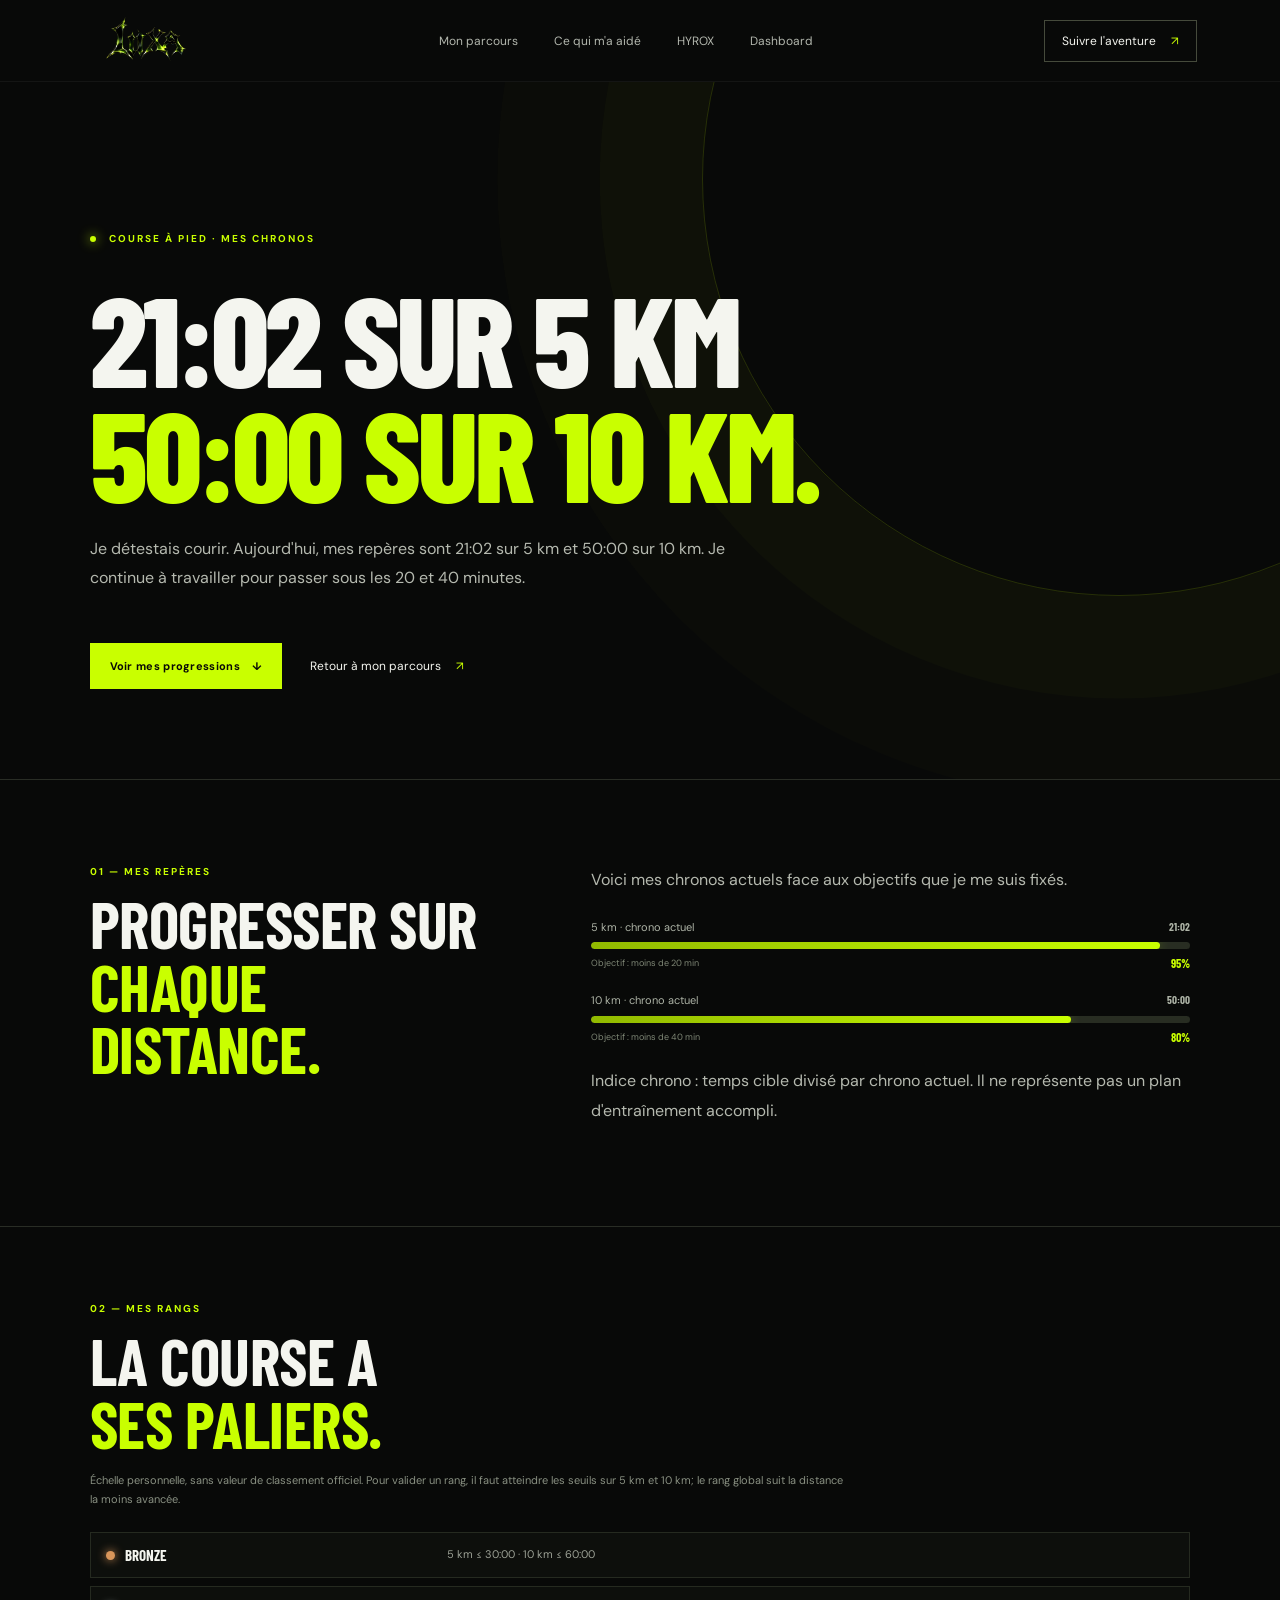
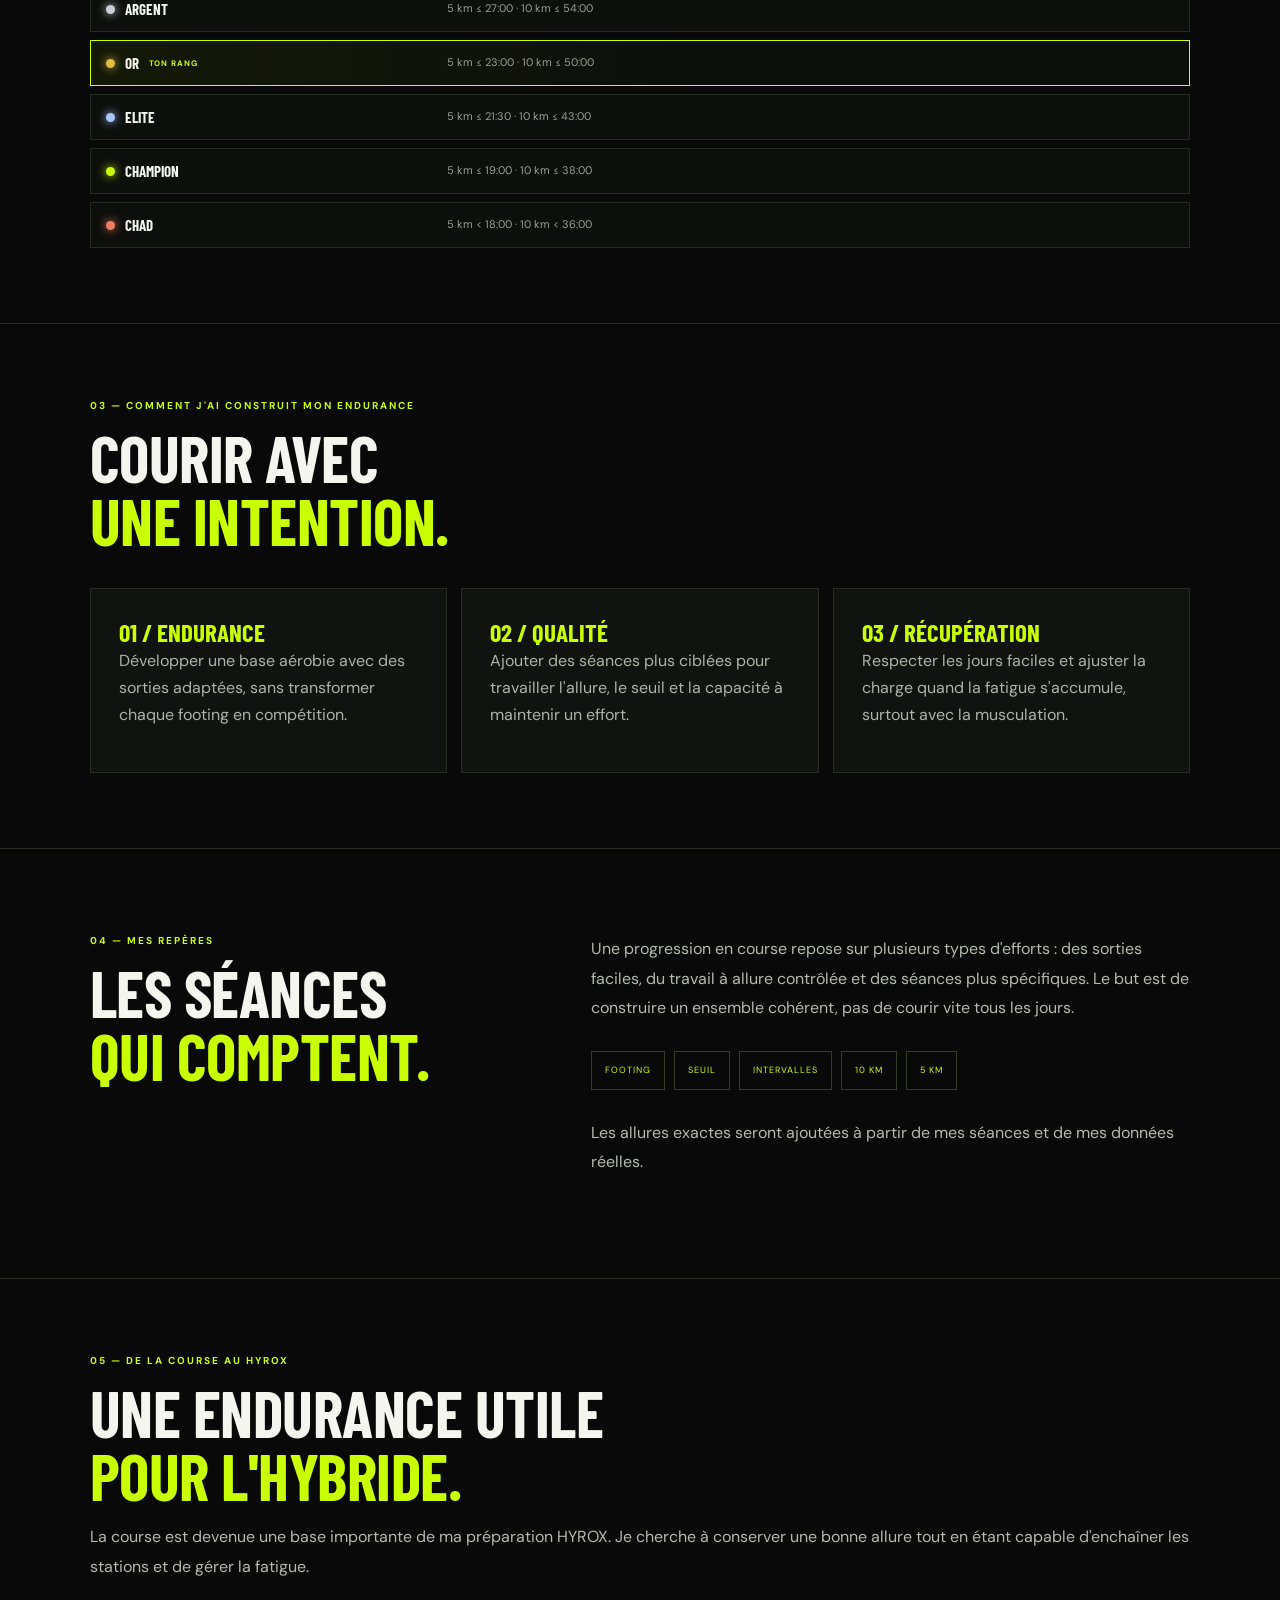
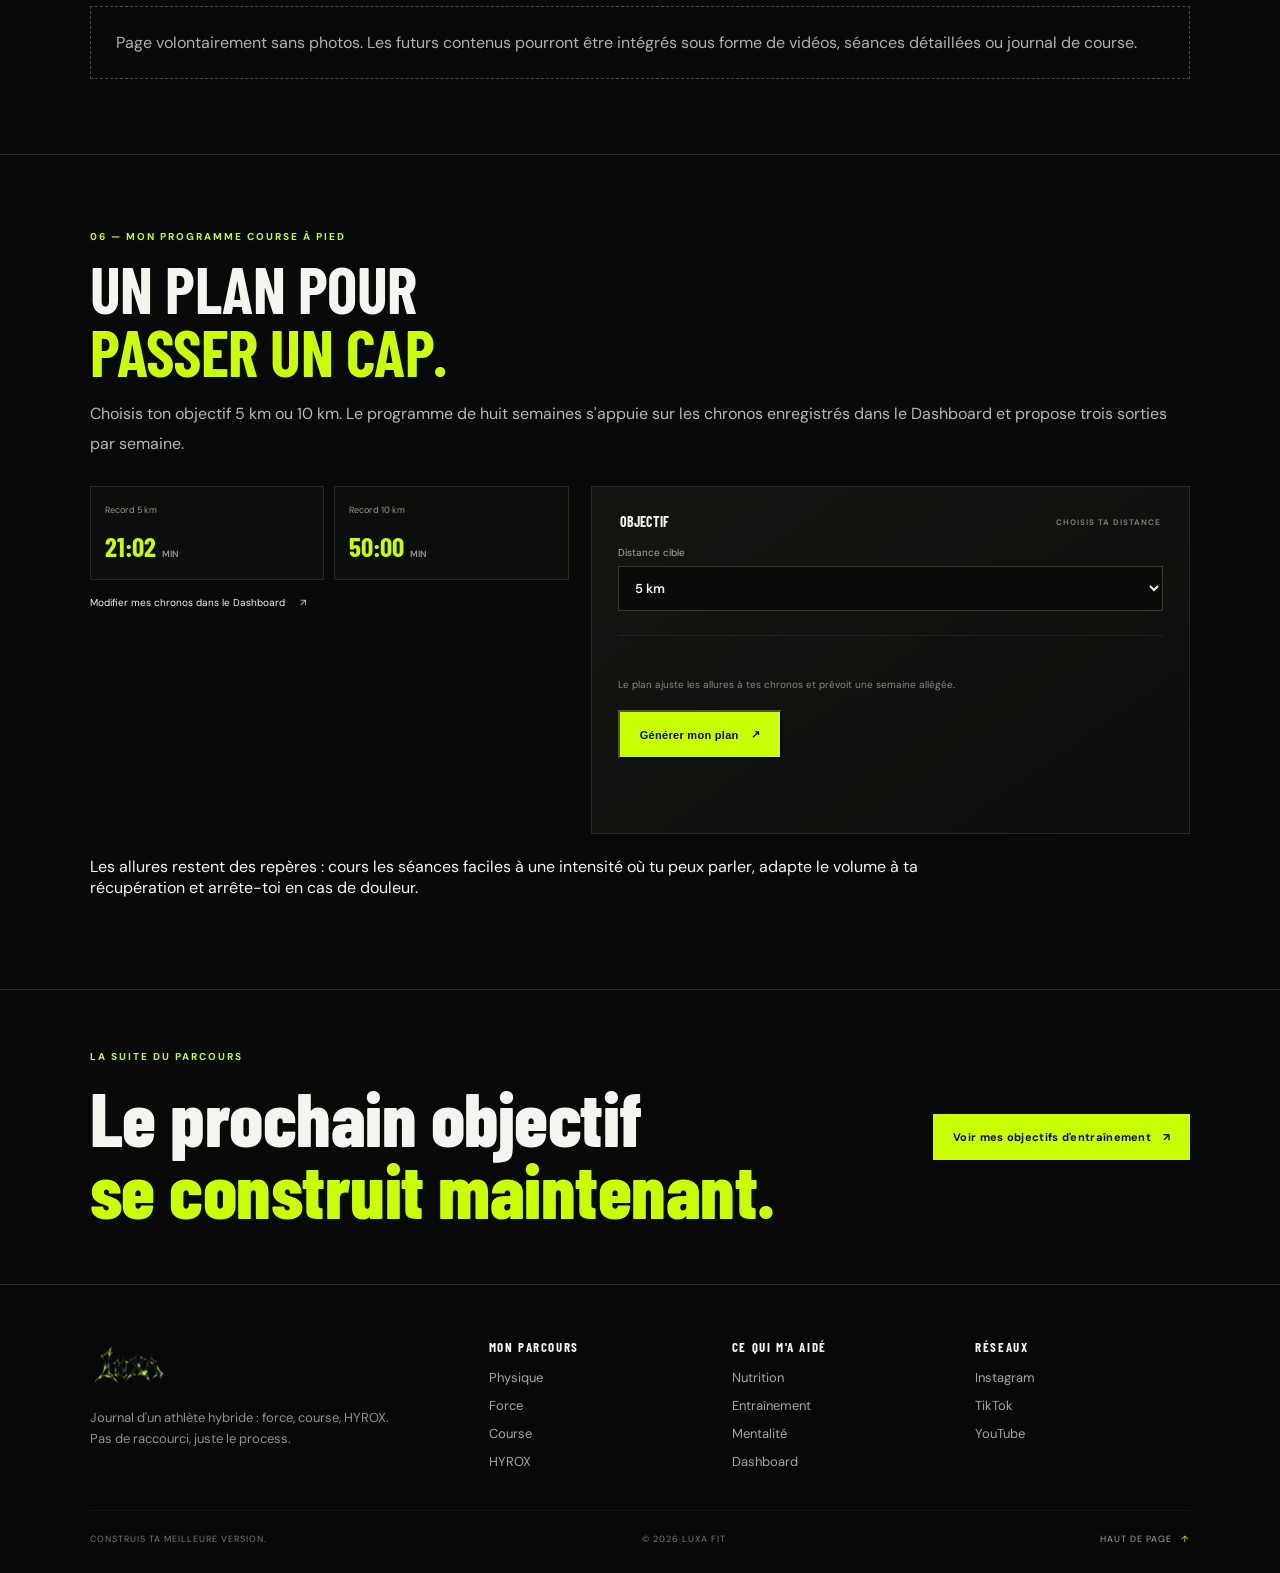
==== commit 92d34d05: "Improve LUXA FIT site performance, SEO, navigation, accessibility and hosting (6b09dca0bc1990295ed29" ====
--- a/course.html
+++ b/course.html
@@ -1,5 +1,5 @@
 <!doctype html>
-<html lang="fr">
+<html lang="fr" id="top">
   <head>
     <meta charset="utf-8" />
     <meta name="viewport" content="width=device-width, initial-scale=1" />
@@ -9,12 +9,36 @@
       content="Mes chronos actuels et mes objectifs sur 5 km et 10 km, avec des repères de progression."
     />
     <title>Mes chronos sur 5 km et 10 km — LUXA FIT</title>
+    <link rel="canonical" href="https://luxaweb.netlify.app/course" />
+    <meta property="og:type" content="website" />
+    <meta property="og:locale" content="fr_FR" />
+    <meta property="og:site_name" content="LUXA FIT" />
+    <meta property="og:title" content="Mes chronos sur 5 km et 10 km — LUXA FIT" />
+    <meta property="og:description" content="Mes chronos actuels et mes objectifs sur 5 km et 10 km, avec des repères de progression." />
+    <meta property="og:url" content="https://luxaweb.netlify.app/course" />
+    <meta property="og:image" content="https://luxaweb.netlify.app/assets/og-image.jpg" />
+    <meta property="og:image:width" content="1200" />
+    <meta property="og:image:height" content="630" />
+    <meta name="twitter:card" content="summary_large_image" />
+    <link rel="icon" type="image/png" sizes="32x32" href="assets/favicon-32.png" />
+    <link rel="apple-touch-icon" href="assets/apple-touch-icon.png" />
+    <link rel="manifest" href="site.webmanifest" />
+    <link rel="preconnect" href="https://fonts.googleapis.com" />
+    <link rel="preconnect" href="https://fonts.gstatic.com" crossorigin />
+    <link rel="preload" as="image" href="assets/luxa-logo.webp" fetchpriority="high" />
+    <link rel="stylesheet" href="https://fonts.googleapis.com/css2?family=Barlow+Condensed:wght@500;600;700;800;900&family=DM+Sans:wght@400;500;600;700&display=swap" />
+    <script>
+      try {
+        if (sessionStorage.getItem("luxa-intro-seen")) document.documentElement.classList.add("intro-seen");
+      } catch (e) {}
+    </script>
     <link rel="stylesheet" href="css/style.css" />
   </head>
   <body>
-    <div class="loader" id="loader" aria-label="Chargement de LUXA FIT">
+    <a class="skip-link" href="#contenu">Aller au contenu</a>
+    <div class="loader" id="loader" aria-hidden="true">
       <div class="loader-mark">
-        <img src="assets/luxa-logo.png" alt="Logo LUXA FIT" />
+        <img src="assets/luxa-logo.webp" alt="" width="656" height="380" fetchpriority="high" />
       </div>
       <p class="loader-caption">CONSTRUIS TA MEILLEURE VERSION</p>
       <div class="loader-track"><span></span></div>
@@ -22,8 +46,7 @@
     </div>
     <header class="header">
       <a class="brand" href="index.html" aria-label="LUXA FIT — Accueil"
-        ><img src="assets/luxa-logo.png" alt="LUXA FIT"
-      /></a>
+        ><img src="assets/luxa-logo-sm.webp" alt="LUXA FIT" width="320" height="185" /></a>
       <nav class="nav" aria-label="Navigation principale">
         <a href="index.html#parcours">Mon parcours</a
         ><a href="index.html#piliers">Ce qui m'a aidé</a
@@ -40,7 +63,7 @@
         ☰
       </button>
     </header>
-    <main>
+    <main id="contenu">
       <section class="detail-page-hero">
         <p class="eyebrow">
           <span class="dot"></span> COURSE À PIED · MES CHRONOS
@@ -354,9 +377,32 @@
       </section>
     </main>
     <footer class="footer">
-      <a class="brand" href="index.html"
-        ><img src="assets/luxa-logo.png" alt="LUXA FIT" /></a
-      ><span>CONSTRUIS TA MEILLEURE VERSION.</span><span>© LUXA FIT</span>
+      <div class="footer-top">
+        <div class="footer-brand">
+          <a class="brand" href="index.html" aria-label="LUXA FIT — Accueil"
+            ><img src="assets/luxa-logo-sm.webp" alt="LUXA FIT" width="320" height="185" loading="lazy" decoding="async"
+          /></a>
+          <p>Journal d'un athlète hybride : force, course, HYROX. Pas de raccourci, juste le process.</p>
+        </div>
+        <nav class="footer-nav" aria-label="Plan du site">
+          <div>
+            <span class="footer-title">Mon parcours</span>
+            <a href="physique.html">Physique</a><a href="force.html">Force</a><a href="course.html">Course</a><a href="hyrox.html">HYROX</a>
+          </div>
+          <div>
+            <span class="footer-title">Ce qui m'a aidé</span>
+            <a href="nutrition.html">Nutrition</a><a href="training.html">Entraînement</a><a href="mentalite.html">Mentalité</a><a href="dashboard.html">Dashboard</a>
+          </div>
+          <div>
+            <span class="footer-title">Réseaux</span>
+            <a href="https://www.instagram.com/luxa_fit_/" target="_blank" rel="noopener noreferrer">Instagram</a><a href="https://www.tiktok.com/@luxa_fit_" target="_blank" rel="noopener noreferrer">TikTok</a><a href="https://www.youtube.com/@luxa_fit" target="_blank" rel="noopener noreferrer">YouTube</a>
+          </div>
+        </nav>
+      </div>
+      <div class="footer-bottom">
+        <span>CONSTRUIS TA MEILLEURE VERSION.</span><span>© <span data-year>2026</span> LUXA FIT</span>
+        <a class="back-to-top" href="#top">Haut de page <span aria-hidden="true">↑</span></a>
+      </div>
     </footer>
     <script src="js/performance.js"></script>
     <script src="js/main.js"></script>
--- a/css/style.css
+++ b/css/style.css
@@ -1,4 +1,3 @@
-@import url("https://fonts.googleapis.com/css2?family=Barlow+Condensed:wght@500;600;700;800;900&family=DM+Sans:wght@400;500;600;700&display=swap");
 :root {
   --bg: #080908;
   --panel: #111310;
@@ -600,17 +599,75 @@
 }
 .footer {
   border-top: 1px solid var(--line);
-  padding: 25px 7%;
-  display: flex;
+  padding: 56px 7% 28px;
+  color: #777d71;
+  background: #070807;
+}
+.footer .brand img {
+  width: 110px;
+  height: 46px;
+  object-position: left center;
+}
+.footer-top {
+  display: grid;
+  grid-template-columns: minmax(220px, 1fr) 2fr;
+  gap: 48px;
+  padding-bottom: 40px;
+}
+.footer-brand p {
+  max-width: 300px;
+  margin: 16px 0 0;
+  font-size: 13px;
+  line-height: 1.6;
+  color: #8f9488;
+}
+.footer-nav {
+  display: grid;
+  grid-template-columns: repeat(3, minmax(0, 1fr));
+  gap: 28px;
+}
+.footer-nav div {
+  display: flex;
+  flex-direction: column;
+  gap: 11px;
+}
+.footer-title {
+  margin-bottom: 4px;
+  color: var(--white);
+  font: 700 13px / 1 var(--display);
+  letter-spacing: 1.6px;
+  text-transform: uppercase;
+}
+.footer-nav a {
+  width: fit-content;
+  font-size: 13px;
+  color: #a3a89c;
+  transition: color 0.2s;
+}
+.footer-nav a:hover {
+  color: var(--lime);
+}
+.footer-bottom {
+  display: flex;
+  flex-wrap: wrap;
   align-items: center;
   justify-content: space-between;
-  color: #777d71;
+  gap: 14px;
+  padding-top: 22px;
+  border-top: 1px solid #ffffff0d;
   font-size: 9px;
   letter-spacing: 1px;
 }
-.footer .brand img {
-  width: 95px;
-  height: 40px;
+.back-to-top {
+  color: #a3a89c;
+  text-transform: uppercase;
+}
+.back-to-top span {
+  color: var(--lime);
+  margin-left: 6px;
+}
+.back-to-top:hover {
+  color: var(--lime);
 }
 @media (max-width: 760px) {
   .header {
@@ -711,10 +768,16 @@
     flex-direction: column;
   }
   .footer {
-    gap: 14px;
-    flex-wrap: wrap;
-  }
-  .footer span:nth-child(2) {
+    padding: 44px 6% 24px;
+  }
+  .footer-top {
+    grid-template-columns: 1fr;
+    gap: 32px;
+  }
+  .footer-nav {
+    grid-template-columns: repeat(2, minmax(0, 1fr));
+  }
+  .footer-bottom > span:first-child {
     display: none;
   }
 }
@@ -2998,3 +3061,96 @@
     text-transform: uppercase;
   }
 }
+
+/* Améliorations globales : accessibilité, navigation, chargement */
+.intro-seen .loader {
+  display: none;
+}
+.skip-link {
+  position: fixed;
+  top: 12px;
+  left: 12px;
+  z-index: 2000;
+  padding: 12px 18px;
+  background: var(--lime);
+  color: #080908;
+  font-size: 13px;
+  font-weight: 700;
+  transform: translateY(-160%);
+  transition: transform 0.2s;
+}
+.skip-link:focus {
+  transform: none;
+}
+main:focus {
+  outline: none;
+}
+::selection {
+  background: var(--lime);
+  color: #080908;
+}
+.header {
+  transition:
+    background 0.25s,
+    box-shadow 0.25s;
+}
+.header.is-scrolled {
+  background: #080908ee;
+  box-shadow: 0 10px 30px #00000066;
+  backdrop-filter: blur(10px);
+  -webkit-backdrop-filter: blur(10px);
+}
+.nav a {
+  position: relative;
+  transition: color 0.2s;
+}
+.nav a[aria-current="page"],
+.nav a[aria-current="location"] {
+  color: var(--white);
+}
+.nav a[aria-current]::after {
+  content: "";
+  position: absolute;
+  left: 0;
+  right: 0;
+  bottom: -8px;
+  height: 2px;
+  background: var(--lime);
+}
+.menu-toggle {
+  cursor: pointer;
+  width: 44px;
+  height: 44px;
+  line-height: 1;
+}
+section[id],
+[id="contenu"] {
+  scroll-margin-top: 90px;
+}
+@media (max-width: 760px) {
+  .nav {
+    border-bottom: 1px solid var(--line);
+    box-shadow: 0 20px 40px #000000aa;
+  }
+  .nav a {
+    padding: 6px 0;
+    font-size: 15px;
+  }
+  .nav a[aria-current]::after {
+    bottom: 0;
+    right: auto;
+    width: 28px;
+  }
+}
+@media (prefers-reduced-motion: reduce) {
+  html {
+    scroll-behavior: auto;
+  }
+  *,
+  *::before,
+  *::after {
+    animation-duration: 0.01ms !important;
+    animation-iteration-count: 1 !important;
+    transition-duration: 0.01ms !important;
+  }
+}
